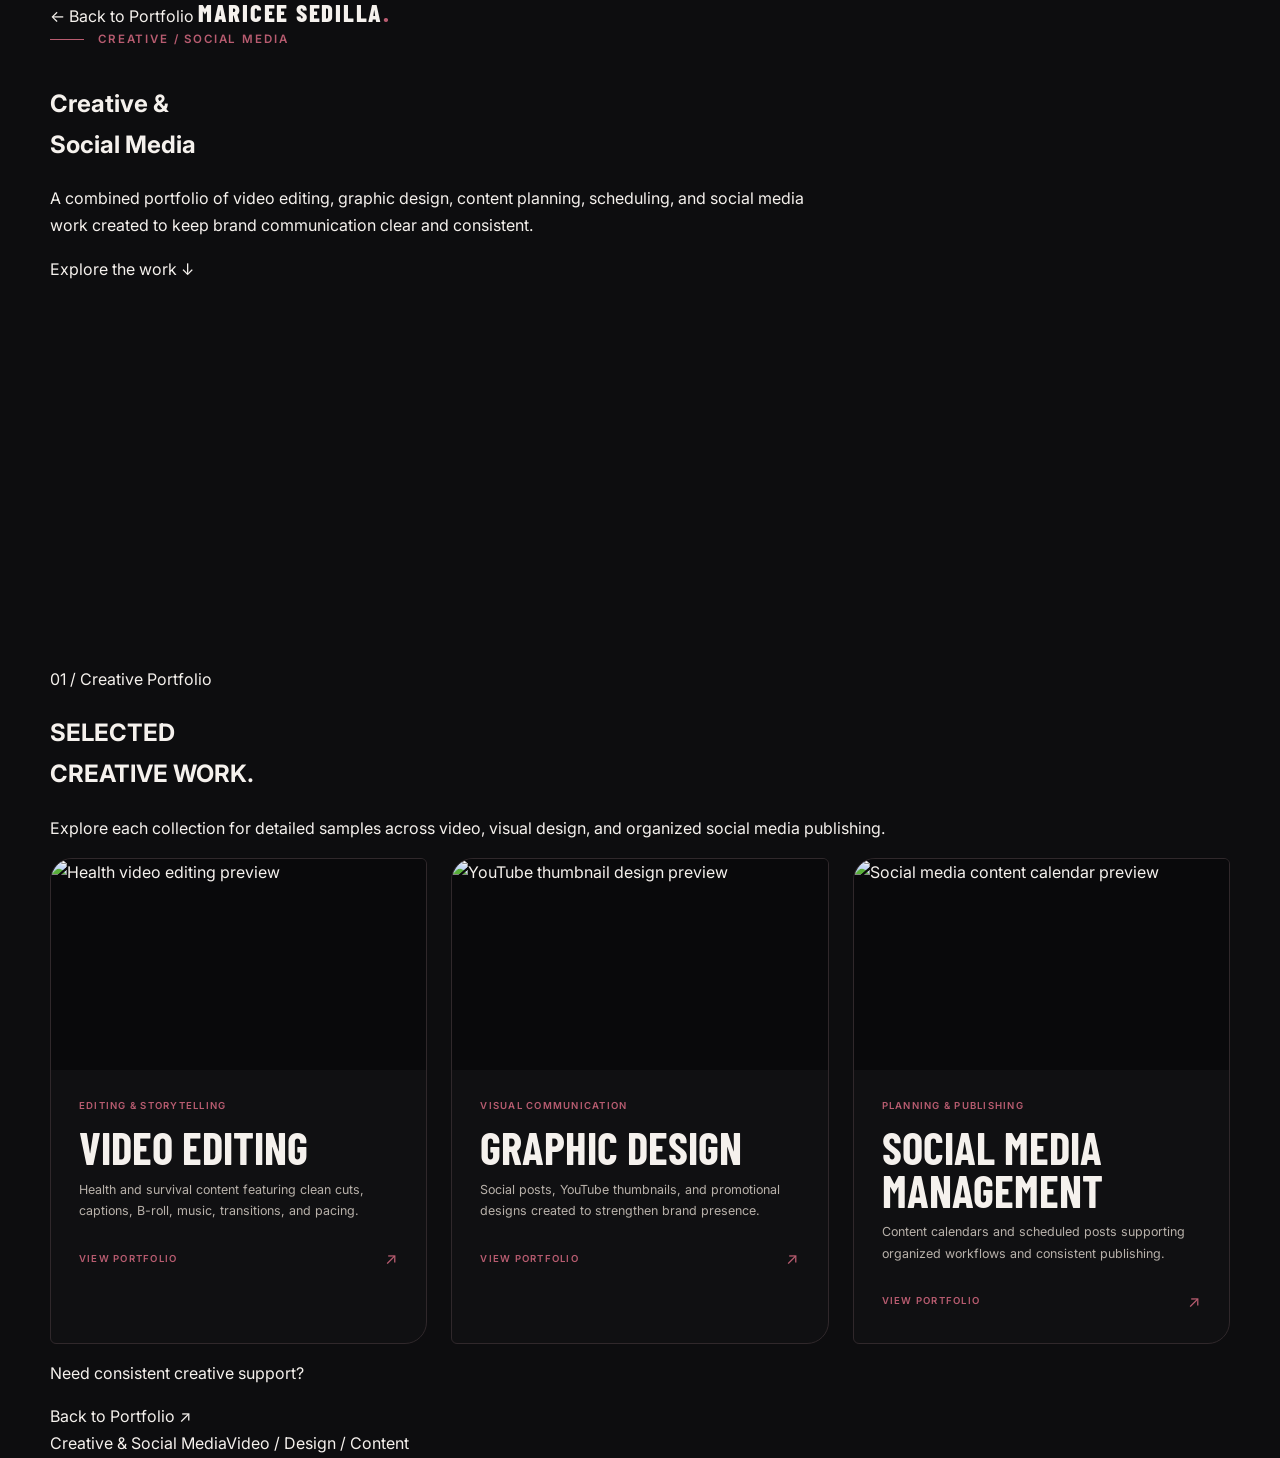
==== projects/creative.html @ 37e0533d "Update skills and featured projects layout" ====
<!DOCTYPE html>
<html lang="en">
<head>
  <meta charset="UTF-8">
  <meta name="viewport" content="width=device-width, initial-scale=1.0">
  <meta name="description" content="Creative and social media portfolio by Maricee Sedilla, featuring video editing, graphic design, content planning, and publishing.">
  <meta name="theme-color" content="#0D0D0F">
  <title>Creative &amp; Social Media — Maricee Sedilla</title>
  <link rel="preconnect" href="https://fonts.googleapis.com">
  <link rel="preconnect" href="https://fonts.gstatic.com" crossorigin>
  <link href="https://fonts.googleapis.com/css2?family=Barlow+Condensed:wght@600;700;800&family=Inter:wght@400;500;600&display=swap" rel="stylesheet">
  <link rel="stylesheet" href="../styles.css">
  <link rel="stylesheet" href="project.css">
  <link rel="stylesheet" href="hub-projects.css">
</head>
<body class="project-page hub-detail-page">
  <a class="skip-link" href="#project-content">Skip to project content</a>

  <header class="project-header">
    <div class="container project-nav">
      <a class="back-link" href="../index.html#projects"><span aria-hidden="true">←</span> Back to Portfolio</a>
      <a class="brand" href="../index.html" aria-label="Maricee Sedilla portfolio homepage">MARICEE SEDILLA<span aria-hidden="true">.</span></a>
    </div>
  </header>

  <main id="project-content">
    <section class="project-hero">
      <div class="project-glow" aria-hidden="true"></div>
      <div class="container project-hero-inner">
        <p class="eyebrow"><span>Creative / Social Media</span></p>
        <h1>Creative &amp;<br><span>Social Media</span></h1>
        <p class="project-lead hub-detail-intro">A combined portfolio of video editing, graphic design, content planning, scheduling, and social media work created to keep brand communication clear and consistent.</p>
        <a class="scroll-cue" href="#creative-projects">Explore the work <span aria-hidden="true">↓</span></a>
      </div>
    </section>

    <section class="project-section" id="creative-projects" aria-labelledby="creative-projects-title">
      <div class="container">
        <div class="project-section-heading heading-row">
          <div><p class="section-index">01 / Creative Portfolio</p><h2 id="creative-projects-title">SELECTED<br>CREATIVE WORK.</h2></div>
          <p>Explore each collection for detailed samples across video, visual design, and organized social media publishing.</p>
        </div>

        <div class="hub-detail-grid creative-hub-grid">
          <a class="hub-detail-card" href="video-editing.html" aria-label="View the Video Editing portfolio">
            <span class="hub-detail-visual"><img src="../Image/Video-Editing/Health/health-video-01.png" alt="Health video editing preview"></span>
            <div class="hub-detail-copy"><span>Editing &amp; Storytelling</span><h3>Video Editing</h3><p>Health and survival content featuring clean cuts, captions, B-roll, music, transitions, and pacing.</p><span class="hub-detail-link">View portfolio <b aria-hidden="true">↗</b></span></div>
          </a>

          <a class="hub-detail-card" href="graphic-design.html" aria-label="View the Graphic Design portfolio">
            <span class="hub-detail-visual"><img src="../Image/Graphic-Design/youtube-thumbnail-01.png" alt="YouTube thumbnail design preview"></span>
            <div class="hub-detail-copy"><span>Visual Communication</span><h3>Graphic Design</h3><p>Social posts, YouTube thumbnails, and promotional designs created to strengthen brand presence.</p><span class="hub-detail-link">View portfolio <b aria-hidden="true">↗</b></span></div>
          </a>

          <a class="hub-detail-card" href="social-media.html" aria-label="View the Social Media Management portfolio">
            <span class="hub-detail-visual"><img src="../Image/Social-Media/content-calendar-01.png" alt="Social media content calendar preview"></span>
            <div class="hub-detail-copy"><span>Planning &amp; Publishing</span><h3>Social Media Management</h3><p>Content calendars and scheduled posts supporting organized workflows and consistent publishing.</p><span class="hub-detail-link">View portfolio <b aria-hidden="true">↗</b></span></div>
          </a>
        </div>
      </div>
    </section>

    <section class="project-return"><div class="container"><p>Need consistent creative support?</p><a href="../index.html#projects">Back to Portfolio <span aria-hidden="true">↗</span></a></div></section>
  </main>

  <footer class="project-footer"><div class="container"><span>Creative &amp; Social Media</span><span>Video / Design / Content</span></div></footer>
</body>
</html>
---- styles.css ----
:root {
  --bg: #0d0d0f;
  --bg-soft: #151518;
  --maroon: #6e1f2a;
  --wine: #923447;
  --rose: #b85c70;
  --text: #f5f1ed;
  --text-soft: #b8b1aa;
  --border: #30282b;
  --heading: "Barlow Condensed", "Arial Narrow", sans-serif;
  --body: "Inter", Arial, sans-serif;
  --container: min(1180px, calc(100% - 48px));
  --header-height: 76px;
}

* { box-sizing: border-box; }

html {
  scroll-behavior: smooth;
  scroll-padding-top: var(--header-height);
}

body {
  position: relative;
  isolation: isolate;
  margin: 0;
  background: var(--bg);
  color: var(--text);
  font-family: var(--body);
  font-size: 16px;
  line-height: 1.7;
  overflow-x: hidden;
}

.ambient-background {
  position: fixed;
  z-index: -1;
  inset: 0;
  background: linear-gradient(145deg, rgba(110, 31, 42, .035), rgba(57, 31, 79, .045) 52%, transparent 80%);
  overflow: hidden;
  pointer-events: none;
}

.ambient-grid {
  position: absolute;
  inset: 0;
  background-image: linear-gradient(rgba(184, 92, 112, .035) 1px, transparent 1px), linear-gradient(90deg, rgba(184, 92, 112, .035) 1px, transparent 1px);
  background-size: 58px 58px;
  opacity: .52;
  -webkit-mask-image: linear-gradient(to bottom, rgba(0, 0, 0, .78), transparent 92%);
  mask-image: linear-gradient(to bottom, rgba(0, 0, 0, .78), transparent 92%);
}

.ambient-lines {
  position: absolute;
  inset: -18%;
  opacity: .5;
  transform: rotate(-10deg);
}

.ambient-line {
  position: absolute;
  left: -20%;
  width: 140%;
  height: 1px;
  background: linear-gradient(90deg, transparent, rgba(110, 31, 42, .12) 20%, rgba(146, 52, 71, .22) 46%, rgba(184, 92, 112, .12) 66%, transparent 92%);
  box-shadow: 0 0 10px rgba(146, 52, 71, .08);
  will-change: transform;
}

.ambient-line-one {
  top: 20%;
  animation: ambient-line-flow-one 44s ease-in-out infinite alternate;
}

.ambient-line-two {
  top: 52%;
  background: linear-gradient(90deg, transparent 5%, rgba(110, 31, 42, .08) 24%, rgba(184, 92, 112, .16) 48%, rgba(83, 43, 111, .12) 70%, transparent 94%);
  animation: ambient-line-flow-two 56s ease-in-out infinite alternate;
}

.ambient-line-three {
  top: 80%;
  background: linear-gradient(90deg, transparent 8%, rgba(83, 43, 111, .07) 25%, rgba(146, 52, 71, .18) 56%, rgba(110, 31, 42, .08) 78%, transparent 96%);
  animation: ambient-line-flow-three 66s ease-in-out infinite alternate;
}

.ambient-orb {
  position: absolute;
  width: min(46vw, 720px);
  aspect-ratio: 1;
  border-radius: 50%;
  filter: blur(90px);
  opacity: .18;
  will-change: transform;
}

.ambient-orb-one {
  top: -18%;
  left: -12%;
  background: radial-gradient(circle, rgba(146, 52, 71, .86), rgba(110, 31, 42, .32) 45%, transparent 72%);
  animation: ambient-drift-one 38s ease-in-out infinite alternate;
}

.ambient-orb-two {
  right: -18%;
  bottom: -22%;
  background: radial-gradient(circle, rgba(83, 43, 111, .7), rgba(57, 31, 79, .28) 46%, transparent 72%);
  animation: ambient-drift-two 46s ease-in-out infinite alternate;
}

.ambient-cursor-glow {
  position: absolute;
  top: var(--pointer-y, 50vh);
  left: var(--pointer-x, 50vw);
  display: none;
  width: 480px;
  aspect-ratio: 1;
  border-radius: 50%;
  background: radial-gradient(circle, rgba(184, 92, 112, .1), rgba(83, 43, 111, .035) 42%, transparent 70%);
  opacity: 0;
  transform: translate(-50%, -50%);
  transition: top .55s ease-out, left .55s ease-out, opacity .4s ease;
}

.ambient-background.has-pointer .ambient-cursor-glow { opacity: 1; }

@keyframes ambient-drift-one {
  from { transform: translate3d(-4%, -3%, 0) scale(.96); }
  to { transform: translate3d(16%, 13%, 0) scale(1.08); }
}

@keyframes ambient-drift-two {
  from { transform: translate3d(5%, 8%, 0) scale(1.02); }
  to { transform: translate3d(-17%, -12%, 0) scale(.92); }
}

@keyframes ambient-line-flow-one {
  from { transform: translate3d(-7%, -1vh, 0) scaleX(.96); }
  to { transform: translate3d(8%, 2vh, 0) scaleX(1.03); }
}

@keyframes ambient-line-flow-two {
  from { transform: translate3d(7%, 1vh, 0) scaleX(1.02); }
  to { transform: translate3d(-8%, -2vh, 0) scaleX(.97); }
}

@keyframes ambient-line-flow-three {
  from { transform: translate3d(-5%, 0, 0) scaleX(.98); }
  to { transform: translate3d(6%, -2vh, 0) scaleX(1.04); }
}

@media (hover: hover) and (pointer: fine) and (min-width: 761px) {
  .ambient-cursor-glow { display: block; }
}

body.menu-open { overflow: hidden; }

img { display: block; max-width: 100%; }
a { color: inherit; text-decoration: none; }
button { color: inherit; font: inherit; }

.container { width: var(--container); margin-inline: auto; }
.section-pad { padding: 140px 0; }
.sr-only { position: absolute; width: 1px; height: 1px; padding: 0; margin: -1px; overflow: hidden; clip: rect(0, 0, 0, 0); white-space: nowrap; border: 0; }

.skip-link {
  position: fixed;
  z-index: 999;
  top: 10px;
  left: 10px;
  padding: 10px 16px;
  background: var(--text);
  color: var(--bg);
  transform: translateY(-150%);
  transition: transform .2s ease;
}

.skip-link:focus { transform: translateY(0); }

.site-header {
  position: sticky;
  z-index: 100;
  top: 0;
  height: var(--header-height);
  border-bottom: 1px solid rgba(48, 40, 43, .75);
  background: rgba(13, 13, 15, .88);
  backdrop-filter: blur(16px);
}

.header-inner { height: 100%; display: flex; align-items: center; justify-content: space-between; gap: 28px; }
.brand { font: 800 1.55rem/1 var(--heading); letter-spacing: .07em; }
.brand span { color: var(--rose); }
.primary-nav { display: flex; align-items: center; gap: clamp(20px, 2.3vw, 38px); }
.primary-nav a { position: relative; color: var(--text-soft); font-size: .75rem; font-weight: 600; letter-spacing: .1em; text-transform: uppercase; transition: color .2s ease; }
.primary-nav a::after { position: absolute; right: 0; bottom: -8px; left: 0; height: 1px; background: var(--rose); content: ""; transform: scaleX(0); transform-origin: left; transition: transform .2s ease; }
.primary-nav a:hover, .primary-nav a.active { color: var(--text); }
.primary-nav a:hover::after, .primary-nav a.active::after { transform: scaleX(1); }
.header-cta { padding: 10px 0 7px; border-bottom: 1px solid var(--rose); font-size: .78rem; font-weight: 600; letter-spacing: .05em; text-transform: uppercase; }
.menu-toggle { display: none; width: 42px; height: 42px; padding: 11px 8px; border: 0; background: transparent; cursor: pointer; }
.menu-toggle > span:not(.sr-only) { display: block; width: 26px; height: 1px; margin: 6px 0; background: var(--text); transition: transform .2s ease; }

.eyebrow { display: flex; align-items: center; gap: 14px; margin: 0 0 34px; color: var(--rose); font-size: .72rem; font-weight: 600; letter-spacing: .16em; text-transform: uppercase; }
.eyebrow::before { width: 34px; height: 1px; background: var(--rose); content: ""; }

.hero { position: relative; min-height: calc(100vh - var(--header-height)); padding-top: 90px; padding-bottom: clamp(64px, 7vw, 90px); overflow: hidden; }
.hero-orb { position: absolute; top: 14%; right: -8vw; width: clamp(270px, 34vw, 540px); aspect-ratio: 1; border-radius: 50%; background: radial-gradient(circle at 35% 35%, var(--wine), var(--maroon) 45%, #321116 75%); opacity: .78; filter: saturate(.75); }
.hero-orb::after { position: absolute; inset: 12%; border: 1px solid rgba(245, 241, 237, .12); border-radius: inherit; content: ""; }
.hero-grid { position: relative; display: grid; grid-template-columns: minmax(0, 1.65fr) minmax(270px, .65fr); align-items: center; gap: clamp(42px, 6vw, 90px); }
.hero-copy h1 { position: relative; z-index: 2; margin: 0; font: 800 clamp(4.4rem, 9.2vw, 8.7rem)/.77 var(--heading); letter-spacing: -.035em; text-transform: uppercase; }
.hero-copy h1 span { display: block; }
.hero-copy .accent-text { color: var(--rose); }
.hero-intro { display: grid; grid-template-columns: minmax(260px, 450px) auto; align-items: end; gap: 42px; margin-top: 48px; }
.hero-intro p { margin: 0; color: var(--text-soft); font-size: 1rem; }
.button-row { display: flex; flex-wrap: wrap; gap: 12px; }
.button { display: inline-flex; min-height: 50px; align-items: center; justify-content: center; gap: 18px; padding: 12px 20px; border: 1px solid var(--border); font-size: .72rem; font-weight: 600; letter-spacing: .08em; text-transform: uppercase; transition: color .2s ease, background .2s ease, border-color .2s ease, transform .2s ease; }
.button:hover { transform: translateY(-2px); }
.button-primary { border-color: var(--wine); background: var(--wine); color: var(--text); }
.button-primary:hover { border-color: var(--rose); background: var(--rose); }
.button-secondary { background: transparent; }
.button-secondary:hover { border-color: var(--rose); color: var(--rose); }
.hero-portrait-wrap { position: relative; align-self: end; padding-top: 48px; }
.portrait-frame { position: relative; aspect-ratio: 3 / 4; min-height: 510px; border: 1px solid rgba(146, 52, 71, .58); border-radius: clamp(58px, 7vw, 96px) 18px clamp(46px, 6vw, 78px) 28px; background: var(--bg-soft); box-shadow: 0 30px 70px rgba(0, 0, 0, .38), 0 0 42px rgba(110, 31, 42, .14); overflow: hidden; }
.portrait-frame::after { position: absolute; z-index: 1; inset: 0; background: linear-gradient(to bottom, rgba(110, 31, 42, .055) 0%, rgba(110, 31, 42, .035) 56%, rgba(13, 13, 15, .22) 74%, rgba(13, 13, 15, .9) 100%); content: ""; pointer-events: none; }
.portrait-image { position: absolute; inset: 0; width: 100%; height: 100%; object-fit: cover; object-position: 57% 38%; filter: brightness(1.02) contrast(1.015) saturate(.98); }
.portrait-image.is-missing { display: none; }
.portrait-label { position: absolute; z-index: 2; right: 0; bottom: 0; left: 0; padding: 13px 16px; border-top: 1px solid var(--border); background: rgba(13, 13, 15, .72); font-size: .6rem; letter-spacing: .1em; text-align: center; text-transform: uppercase; }
.section-heading h2 { margin: 0; font: 800 clamp(3.4rem, 6.4vw, 6.5rem)/.86 var(--heading); letter-spacing: -.025em; text-transform: uppercase; }
.outline-text { color: transparent; -webkit-text-stroke: 1px var(--text-soft); }
.split-layout { display: grid; grid-template-columns: 1.1fr .9fr; gap: clamp(60px, 10vw, 150px); }
.about { border-top: 1px solid var(--border); background: var(--bg-soft); }
.about-copy { align-self: end; padding-bottom: 8px; }
.about-copy p { margin: 0 0 24px; color: var(--text-soft); }
.about-copy .lead { color: var(--text); font-size: clamp(1.25rem, 2.1vw, 1.65rem); line-height: 1.5; }
.text-link { display: inline-flex; gap: 20px; margin-top: 24px; padding-bottom: 8px; border-bottom: 1px solid var(--rose); font-size: .72rem; font-weight: 600; letter-spacing: .1em; text-transform: uppercase; }

.section-heading-row { display: flex; align-items: flex-end; justify-content: space-between; gap: 50px; margin-bottom: 70px; }
.section-heading-row > p { width: min(100%, 340px); margin: 0; color: var(--text-soft); }
.services { padding: 64px 0; background: rgba(13, 13, 15, .93); }
.services .section-heading-row { margin-bottom: 34px; }
.services .section-heading h2 { font-size: clamp(2.7rem, 4.7vw, 4.5rem); }
.services .eyebrow { margin-bottom: 22px; }
.services .section-heading-row > p { max-width: 310px; font-size: .86rem; }
.service-list { display: grid; grid-template-columns: repeat(2, minmax(0, 1fr)); border-top: 1px solid var(--border); border-left: 1px solid var(--border); }
.service-item { display: grid; min-height: 160px; grid-template-columns: 34px minmax(0, 1fr); align-items: start; gap: 18px; margin: 0; padding: 26px; border-right: 1px solid var(--border); border-bottom: 1px solid var(--border); }
.service-number { color: var(--rose); font-size: .65rem; letter-spacing: .12em; }
.service-item h3 { margin: -5px 0 10px; font: 700 clamp(1.65rem, 2.2vw, 2.15rem)/1 var(--heading); text-transform: uppercase; }
.service-item p { max-width: 470px; margin: 0; color: var(--text-soft); font-size: .78rem; line-height: 1.6; }

.projects { padding: 160px 0; border-top: 1px solid var(--border); background: rgba(21, 21, 24, .93); overflow: hidden; }
.projects .section-heading-row { margin-bottom: 72px; }
.project-node { position: relative; z-index: 2; display: flex; width: min(100%, 380px); min-height: 330px; flex-direction: column; padding: 14px; border: 1px solid rgba(245, 241, 237, .12); border-radius: 24px 7px 24px 7px; background: rgba(13, 13, 15, .86); color: var(--text); box-shadow: 0 18px 44px rgba(0, 0, 0, .22); overflow: hidden; transition: border-color .38s ease, background .38s ease, box-shadow .38s ease, transform .38s ease; }
.project-node:hover,
.project-node:focus-visible { border-color: rgba(184, 92, 112, .72); background: rgba(24, 17, 20, .94); box-shadow: 0 24px 60px rgba(0, 0, 0, .32), 0 0 32px rgba(146, 52, 71, .16); transform: translateY(-7px) scale(1.012); }
.project-node-visual { position: relative; aspect-ratio: 16 / 9; border: 1px solid rgba(245, 241, 237, .09); border-radius: 15px 4px 15px 4px; background: #09090b; overflow: hidden; }
.project-node-slide { position: absolute; inset: 0; display: block; opacity: 0; visibility: hidden; transition: opacity .8s ease, visibility .8s ease; }
.project-node-slide.is-active { opacity: 1; visibility: visible; }
.project-node-slide > img { width: 100%; height: 100%; object-fit: cover; object-position: top center; transform: scale(1.01); transition: transform 4s ease; }
.project-node-slide.is-active > img { transform: scale(1.035); }
.project-node-ghl .project-node-slide > img { object-fit: contain; background: #09090b; }
.project-node-visual::after { position: absolute; z-index: 2; inset: 0; background: linear-gradient(to top, rgba(7, 7, 9, .5), transparent 52%); content: ""; pointer-events: none; }
.project-node-dots { position: absolute; z-index: 3; right: 12px; bottom: 10px; display: flex; gap: 5px; }
.project-node-dots i { width: 5px; height: 5px; border-radius: 99px; background: rgba(245, 241, 237, .34); transition: width .3s ease, background .3s ease; }
.project-node-dots i.is-active { width: 15px; background: var(--rose); }
.project-node-copy { display: grid; flex: 1; grid-template-columns: 1fr auto; align-content: end; gap: 7px 14px; padding: 20px 6px 6px; }
.project-node-copy strong { grid-column: 1 / -1; font: 700 clamp(1.65rem, 2.3vw, 2.15rem)/.94 var(--heading); letter-spacing: -.01em; text-transform: uppercase; }
.project-node-copy small { color: var(--text-soft); font-size: .62rem; line-height: 1.45; }
.project-node-copy b { align-self: end; color: var(--rose); font-size: .56rem; font-weight: 600; letter-spacing: .08em; text-transform: uppercase; }
.zapier-node-slide { padding: 20px; background: radial-gradient(circle at 12% 15%, rgba(255, 79, 0, .13), transparent 36%), #0d0d10; }
.zapier-node-brand { display: flex; align-items: center; justify-content: space-between; gap: 12px; }
.zapier-node-brand img { width: 96px; height: 30px; object-fit: contain; }
.zapier-node-brand small { color: var(--text-soft); font-size: .5rem; letter-spacing: .08em; text-align: right; text-transform: uppercase; }
.zapier-node-flow { display: flex; align-items: center; gap: 6px; margin-top: 24px; }
.zapier-node-flow i { display: grid; min-height: 42px; flex: 1; place-items: center; padding: 7px; border: 1px solid rgba(245, 241, 237, .13); border-radius: 7px; background: rgba(245, 241, 237, .05); color: var(--text); font-size: .5rem; font-style: normal; text-transform: uppercase; }
.zapier-node-flow b { width: 12px; height: 1px; flex: none; background: rgba(255, 79, 0, .65); }
.project-card-grid { display: grid; grid-template-columns: repeat(3, minmax(0, 1fr)); align-items: stretch; gap: 26px; }
.project-card-grid .project-node { grid-area: auto; width: 100%; min-height: 610px; justify-self: stretch; padding: 16px; border-color: rgba(184, 92, 112, .25); border-radius: 24px 7px 24px 7px; background: linear-gradient(155deg, rgba(33, 25, 29, .72), rgba(13, 13, 15, .94) 48%); box-shadow: inset 0 1px 0 rgba(245, 241, 237, .035), 0 20px 50px rgba(0, 0, 0, .22); }
.project-card-grid .project-node-visual { aspect-ratio: 4 / 3; border-color: rgba(184, 92, 112, .2); border-radius: 17px 5px 17px 5px; }
.project-card-grid .project-node-copy { grid-template-columns: minmax(0, 1fr); grid-template-rows: auto auto auto 1fr; align-content: start; gap: 0; padding: 26px 8px 8px; }
.project-node-category { margin-bottom: 14px; color: var(--rose); font-size: .58rem; font-weight: 600; letter-spacing: .14em; text-transform: uppercase; }
.project-card-grid .project-node-copy strong { margin-bottom: 16px; font-size: clamp(2.25rem, 3vw, 3.25rem); line-height: .88; }
.project-card-grid .project-node-copy small { color: rgba(245, 241, 237, .64); font-size: .65rem; font-weight: 500; letter-spacing: .035em; line-height: 1.55; text-transform: uppercase; }
.project-card-grid .project-node-copy > b { display: flex; align-self: end; align-items: center; justify-content: space-between; margin-top: 24px; padding-top: 18px; border-top: 1px solid rgba(245, 241, 237, .12); color: var(--text-soft); font-size: .6rem; transition: color .3s ease, border-color .3s ease; }
.project-card-grid .project-node-copy > b i { color: var(--rose); font-size: 1rem; font-style: normal; transition: transform .3s ease; }
.project-card-grid .project-node:hover,
.project-card-grid .project-node:focus-visible { border-color: rgba(184, 92, 112, .78); box-shadow: inset 0 1px 0 rgba(245, 241, 237, .05), 0 28px 70px rgba(0, 0, 0, .34), 0 0 34px rgba(146, 52, 71, .17); transform: translateY(-8px); }
.project-card-grid .project-node:hover .project-node-slide.is-active > img,
.project-card-grid .project-node:focus-visible .project-node-slide.is-active > img { transform: scale(1.065); }
.project-card-grid .project-node:hover .project-node-copy > b,
.project-card-grid .project-node:focus-visible .project-node-copy > b { border-color: rgba(184, 92, 112, .5); color: #fffdfa; }
.project-card-grid .project-node:hover .project-node-copy > b i,
.project-card-grid .project-node:focus-visible .project-node-copy > b i { transform: translate(3px, -3px); }
.ghl-concept-slide { flex-direction: column; align-items: center; justify-content: center; background: radial-gradient(circle at 50% 38%, rgba(146, 52, 71, .24), transparent 38%), linear-gradient(145deg, #27171c, #09090b 72%); text-align: center; }
.ghl-concept-slide.is-active { display: flex; }
.ghl-concept-slide span { position: relative; z-index: 1; color: var(--text); font: 800 clamp(2.6rem, 4vw, 4rem)/.9 var(--heading); letter-spacing: -.02em; text-transform: uppercase; }
.ghl-concept-slide small { position: relative; z-index: 1; margin-top: 12px; color: var(--rose); font-size: .58rem; letter-spacing: .13em; text-transform: uppercase; }
.ghl-concept-slide > i { position: absolute; width: 58%; aspect-ratio: 1; border: 1px solid rgba(245, 241, 237, .1); border-radius: 50%; box-shadow: 0 0 34px rgba(146, 52, 71, .09); }

.skills { overflow: hidden; border-top: 1px solid var(--border); background: rgba(13, 13, 15, .93); }
.skills-heading { align-items: flex-start; }
.skills .section-heading-row { margin-bottom: 54px; }
.skills-heading-title { flex: 0 1 440px; }
.skills-core { flex: 1 1 590px; max-width: 620px; }
.core-skills-label { margin: 0 0 14px; color: var(--rose); font-size: .62rem; font-weight: 600; letter-spacing: .14em; text-transform: uppercase; }
.core-skills-list { display: flex; flex-wrap: wrap; gap: 9px; margin: 0; padding: 0; list-style: none; }
.core-skills-list li { padding: 9px 13px; border: 1px solid var(--border); border-radius: 999px; background: var(--bg-soft); color: var(--text); font-size: .68rem; font-weight: 500; line-height: 1.35; white-space: nowrap; transition: border-color .2s ease, background .2s ease, color .2s ease, box-shadow .2s ease; }
.core-skills-list li:hover { border-color: rgba(184, 92, 112, .66); background: rgba(146, 52, 71, .14); color: var(--rose); box-shadow: 0 0 20px rgba(146, 52, 71, .11); }
.skills-subheading { margin: 0 0 18px; color: var(--rose); font-size: .66rem; font-weight: 600; letter-spacing: .15em; text-transform: uppercase; }
.primary-automation-stack { margin-bottom: 58px; }
.primary-stack-showcase { display: grid; grid-template-columns: repeat(3, minmax(0, 1fr)); border-top: 1px solid var(--border); border-bottom: 1px solid var(--border); background: rgba(13, 13, 15, .28); }
.primary-tool-item { --tool-glow: rgba(245, 241, 237, .11); --logo-glow: rgba(245, 241, 237, .2); position: relative; isolation: isolate; display: flex; min-width: 0; min-height: 310px; flex-direction: column; align-items: center; justify-content: center; padding: 34px 24px; text-align: center; overflow: hidden; }
.primary-tool-item::before { position: absolute; z-index: -1; inset: 8%; border-radius: 50%; background: radial-gradient(circle at 50% 46%, var(--tool-glow), transparent 67%); content: ""; opacity: 0; transform: scale(.88); transition: opacity .36s ease, transform .36s ease; pointer-events: none; }
.primary-tool-zapier { --tool-glow: rgba(255, 79, 0, .14); --logo-glow: rgba(255, 79, 0, .3); }
.primary-tool-make { --tool-glow: rgba(176, 45, 233, .14); --logo-glow: rgba(137, 31, 204, .3); }
.primary-tool-logo { display: flex; width: 142px; height: 142px; flex: none; align-items: center; justify-content: center; margin: 0 auto 24px; padding: 23px; border: 1px solid rgba(184, 92, 112, .28); border-radius: 50%; background: rgba(245, 241, 237, .92); box-shadow: 0 0 24px rgba(146, 52, 71, .08); overflow: hidden; transition: border-color .36s ease, box-shadow .36s ease, transform .36s ease, filter .36s ease; }
.primary-tool-logo img { width: 96px; height: 96px; max-width: 96px; max-height: 96px; object-fit: contain; }
.primary-tool-item h3 { margin: 0; color: var(--text); font-family: var(--heading); font-size: 2rem; font-weight: 700; line-height: 1; letter-spacing: .035em; text-transform: uppercase; transition: color .36s ease, text-shadow .36s ease; }
.primary-tool-item > p { margin: 9px 0 0; color: var(--text-soft); font-size: .72rem; font-weight: 500; letter-spacing: .08em; text-transform: uppercase; }
.primary-tool-item:hover::before,
.primary-tool-item:focus::before,
.primary-tool-item:active::before { opacity: 1; transform: scale(1); }
.primary-tool-item:hover .primary-tool-logo,
.primary-tool-item:focus .primary-tool-logo,
.primary-tool-item:active .primary-tool-logo { border-color: rgba(184, 92, 112, .48); box-shadow: 0 0 38px var(--logo-glow); filter: brightness(1.03); transform: scale(1.055); }
.primary-tool-item:hover h3,
.primary-tool-item:focus h3,
.primary-tool-item:active h3 { color: #fffdfa; text-shadow: 0 0 20px var(--logo-glow); }
.other-tools-heading { margin-bottom: 14px; }
.tools-marquee { min-width: 0; overflow: hidden; padding: 10px 0; border-top: 1px solid var(--border); border-bottom: 1px solid var(--border); -webkit-mask-image: linear-gradient(to right, transparent, #000 5%, #000 95%, transparent); mask-image: linear-gradient(to right, transparent, #000 5%, #000 95%, transparent); }
.tool-marquee-row { overflow: hidden; }
.tool-marquee-row + .tool-marquee-row { margin-top: 12px; }
.tool-marquee-track { display: flex; width: max-content; will-change: transform; }
.tools-marquee.is-ready .tool-marquee-track { animation: tool-marquee-left 48s linear infinite; }
.tools-marquee.is-ready .tool-marquee-row-reverse .tool-marquee-track { animation-name: tool-marquee-right; animation-duration: 54s; }
.tools-marquee:hover .tool-marquee-track { animation-play-state: paused; }
.tool-marquee-group { display: flex; flex: none; gap: 12px; margin: 0; padding: 0 12px 0 0; list-style: none; }
.tool-marquee-group li { display: inline-flex; min-height: 58px; align-items: center; gap: 11px; padding: 0 18px; border: 1px solid var(--border); border-radius: 999px; background: var(--bg-soft); color: var(--text); font-size: .78rem; font-weight: 600; white-space: nowrap; transition: border-color .25s ease, background .25s ease, box-shadow .25s ease, color .25s ease, transform .25s ease; }
.tool-marquee-group li:hover { border-color: rgba(184, 92, 112, .72); background: rgba(146, 52, 71, .12); box-shadow: 0 0 28px rgba(146, 52, 71, .2); color: var(--rose); transform: translateY(-1px); }
.tool-marquee-group img { width: 23px; height: 23px; flex: none; object-fit: contain; }
.tool-marquee-group img.tool-icon-on-light { padding: 3px; border-radius: 6px; background: #fff; }
@keyframes tool-marquee-left { to { transform: translate3d(-50%, 0, 0); } }
@keyframes tool-marquee-right { from { transform: translate3d(-50%, 0, 0); } to { transform: translate3d(0, 0, 0); } }

.contact { position: relative; border-top: 1px solid var(--border); background: rgba(21, 21, 24, .93); overflow: hidden; }
.contact-orb { position: absolute; right: -130px; bottom: -220px; width: 560px; aspect-ratio: 1; border-radius: 50%; background: radial-gradient(circle at 35% 35%, rgba(146, 52, 71, .7), rgba(110, 31, 42, .25) 55%, transparent 70%); }
.contact-inner { position: relative; }
.contact h2 { max-width: 970px; margin: 0 0 38px; font: 800 clamp(4rem, 9.2vw, 9rem)/.78 var(--heading); letter-spacing: -.03em; text-transform: uppercase; }
.contact h2 span { color: var(--rose); }
.contact-inner > p:not(.eyebrow) { max-width: 550px; margin: 0 0 58px; color: var(--text-soft); font-size: 1.1rem; }
.contact-links { display: grid; grid-template-columns: repeat(4, 1fr); border-top: 1px solid var(--border); border-left: 1px solid var(--border); }
.contact-links a { display: grid; min-height: 150px; grid-template-columns: 1fr auto; align-content: space-between; gap: 4px; padding: 24px; border-right: 1px solid var(--border); border-bottom: 1px solid var(--border); cursor: pointer; transition: background .2s ease, border-color .2s ease; }
.contact-links a:hover { border-color: rgba(184, 92, 112, .55); background: rgba(146, 52, 71, .14); }
.contact-links span { grid-column: 1 / -1; color: var(--text-soft); font-size: .62rem; letter-spacing: .12em; text-transform: uppercase; }
.contact-links strong { align-self: end; font: 600 1.1rem/1.2 var(--heading); text-transform: uppercase; }
.contact-links .contact-email-address { text-transform: none; }
.contact-links b { align-self: end; color: var(--rose); font-weight: 400; transition: transform .2s ease; }
.contact-links a:hover b { transform: translate(3px, -3px); }

.site-footer { padding: 50px 0; border-top: 1px solid var(--border); background: rgba(13, 13, 15, .95); }
.footer-inner { display: grid; grid-template-columns: auto 1fr auto; align-items: center; gap: 40px; }
.footer-inner p { margin: 0; color: var(--text-soft); font-size: .65rem; letter-spacing: .08em; text-align: center; text-transform: uppercase; }
.back-to-top { font-size: .68rem; font-weight: 600; letter-spacing: .08em; text-transform: uppercase; }
.footer-inner small { grid-column: 1 / -1; padding-top: 28px; border-top: 1px solid var(--border); color: var(--text-soft); font-size: .62rem; text-align: center; }

:focus-visible { outline: 2px solid var(--rose); outline-offset: 4px; }
@media (prefers-reduced-motion: reduce) { html { scroll-behavior: auto; } *, *::before, *::after { scroll-behavior: auto !important; transition-duration: .01ms !important; } }

@media (max-width: 1024px) {
  .section-pad { padding: 110px 0; }
  .projects { padding: 130px 0; }
  .services { padding: 64px 0; }
  .header-cta { display: none; }
  .hero-grid { grid-template-columns: minmax(0, 1.45fr) minmax(240px, .55fr); gap: 32px; }
  .hero-copy h1 { font-size: clamp(4rem, 9.6vw, 7rem); }
  .hero-intro { grid-template-columns: 1fr; gap: 28px; }
  .portrait-frame { min-height: 430px; }
  .split-layout { grid-template-columns: 1fr; gap: 60px; }
  .about-copy { max-width: 700px; }
  .project-card-grid { grid-template-columns: repeat(2, minmax(0, 1fr)); gap: 24px; }
  .project-card-grid .project-node { min-height: 590px; }
  .project-card-grid .project-node:last-child { grid-column: 1 / -1; width: calc(50% - 12px); justify-self: center; }
  .primary-tool-item { min-height: 286px; padding: 28px 18px; }
  .primary-tool-logo { width: 126px; height: 126px; padding: 19px; }
  .primary-tool-logo img { width: 88px; height: 88px; max-width: 88px; max-height: 88px; }
  .contact-links { grid-template-columns: 1fr 1fr; }
}

@media (max-width: 760px) {
  :root { --container: min(100% - 32px, 620px); --header-height: 68px; }
  .ambient-grid { background-size: 44px 44px; opacity: .34; }
  .ambient-lines { inset: -12% -55%; opacity: .3; transform: rotate(-14deg); }
  .ambient-line { left: -35%; width: 170%; }
  .ambient-line-one { animation-duration: 62s; }
  .ambient-line-two { animation-duration: 76s; }
  .ambient-line-three { display: none; }
  .ambient-orb { width: 82vw; filter: blur(76px); opacity: .13; }
  .ambient-orb-one { top: 4%; left: -38%; animation-duration: 52s; }
  .ambient-orb-two { display: none; }
  .section-pad { padding: 86px 0; }
  .menu-toggle { display: block; z-index: 2; margin-left: auto; }
  .menu-toggle[aria-expanded="true"] > span:nth-of-type(2) { transform: translateY(3.5px) rotate(45deg); }
  .menu-toggle[aria-expanded="true"] > span:nth-of-type(3) { transform: translateY(-3.5px) rotate(-45deg); }
  .primary-nav { position: fixed; inset: var(--header-height) 0 auto; display: grid; padding: 18px 24px 28px; border-bottom: 1px solid var(--border); background: rgba(13, 13, 15, .98); opacity: 0; pointer-events: none; transform: translateY(-12px); transition: opacity .2s ease, transform .2s ease; }
  .primary-nav.is-open { opacity: 1; pointer-events: auto; transform: translateY(0); }
  .primary-nav a { padding: 12px 0; font: 700 1.7rem/1 var(--heading); }
  .hero { padding-top: 66px; }
  .hero-grid { grid-template-columns: 1fr; }
  .hero-copy h1 { font-size: clamp(3.85rem, 18vw, 6rem); }
  .hero-intro { margin-top: 34px; }
  .hero-portrait-wrap { width: min(88%, 380px); justify-self: end; padding-top: 20px; }
  .portrait-frame { min-height: 0; }
  .hero-orb { top: 44%; right: -35vw; width: 80vw; }
  .section-heading-row { display: block; margin-bottom: 48px; }
  .section-heading-row > p { margin-top: 24px; }
  .section-heading h2 { font-size: clamp(3.2rem, 15vw, 5rem); }
  .projects { padding: 100px 0; }
  .projects .section-heading-row { margin-bottom: 58px; }
  .services { padding: 56px 0; }
  .services .section-heading-row { margin-bottom: 30px; }
  .service-list { grid-template-columns: 1fr; }
  .service-item { min-height: 0; grid-template-columns: 30px minmax(0, 1fr); gap: 14px; padding: 24px 18px; }
  .project-card-grid { grid-template-columns: minmax(0, 1fr); gap: 20px; }
  .project-card-grid .project-node,
  .project-card-grid .project-node:last-child { grid-column: auto; width: 100%; min-height: 560px; }
  .project-card-grid .project-node-copy strong { font-size: clamp(2.25rem, 11vw, 3.25rem); }
  .tools-marquee { width: 100%; }
  .skills .section-heading-row { margin-bottom: 38px; }
  .skills-core { max-width: none; margin-top: 28px; }
  .core-skills-list { gap: 8px; }
  .core-skills-list li { padding: 8px 12px; font-size: .66rem; white-space: normal; }
  .primary-automation-stack { margin-bottom: 46px; }
  .primary-stack-showcase { grid-template-columns: 1fr; }
  .primary-tool-item { min-height: 250px; padding: 26px 20px; }
  .primary-tool-logo { width: 120px; height: 120px; margin-bottom: 20px; padding: 18px; }
  .primary-tool-logo img { width: 84px; height: 84px; max-width: 84px; max-height: 84px; }
  .primary-tool-item h3 { font-size: 1.85rem; }
  .tool-marquee-group li { min-height: 52px; padding: 0 15px; font-size: .72rem; }
  .tool-marquee-group img { width: 21px; height: 21px; }
  .contact h2 { font-size: clamp(3.6rem, 16vw, 6rem); }
  .contact-links { grid-template-columns: 1fr; }
  .contact-links a { min-height: 120px; }
  .footer-inner { grid-template-columns: 1fr auto; }
  .footer-inner p { display: none; }
}

@media (max-width: 420px) {
  .button-row { display: grid; }
  .button { width: 100%; }
  .hero-portrait-wrap { width: 100%; }
}

@media (prefers-reduced-motion: reduce) {
  .ambient-line { animation: none; transform: none; }
  .ambient-orb { animation: none; transform: none; }
  .ambient-cursor-glow { display: none; }
  .project-node,
  .project-node-slide,
  .project-node-slide > img,
  .project-node-dots i { transition: none; }
  .project-node:hover,
  .project-node:focus-visible,
  .project-node-slide.is-active > img { transform: none; }
  .tools-marquee.is-ready .tool-marquee-track { animation: none; transform: none; }
  .tools-marquee { overflow: visible; -webkit-mask-image: none; mask-image: none; }
  .tool-marquee-row { overflow: visible; }
  .tool-marquee-track { width: 100%; }
  .tool-marquee-group { width: 100%; flex-wrap: wrap; justify-content: center; padding-right: 0; }
  .tool-marquee-group[aria-hidden="true"] { display: none; }
}
---- projects/hub-projects.css ----
.hub-detail-page .project-hero {
  min-height: 620px;
}

.hub-detail-page .project-glow {
  opacity: .75;
}

.hub-detail-intro {
  max-width: 760px;
}

.hub-detail-grid {
  display: grid;
  grid-template-columns: repeat(2, minmax(0, 1fr));
  gap: 24px;
}

.hub-detail-card {
  margin: 0;
  border: 1px solid var(--border);
  border-radius: 22px 6px 22px 6px;
  background: #101012;
  overflow: hidden;
  transition: border-color .3s ease, box-shadow .3s ease, transform .3s ease;
}

.hub-detail-card:hover {
  border-color: rgba(184, 92, 112, .68);
  box-shadow: 0 24px 62px rgba(0, 0, 0, .28), 0 0 30px rgba(146, 52, 71, .1);
  transform: translateY(-4px);
}

.hub-detail-visual {
  position: relative;
  display: block;
  aspect-ratio: 16 / 9;
  background: #09090b;
  overflow: hidden;
}

.hub-detail-visual img {
  width: 100%;
  height: 100%;
  object-fit: cover;
  transition: transform .4s ease, opacity .3s ease;
}

.hub-detail-card:hover .hub-detail-visual img {
  opacity: .88;
  transform: scale(1.025);
}

.hub-detail-copy {
  display: flex;
  min-height: 190px;
  flex-direction: column;
  padding: 28px;
}

.hub-detail-copy > span {
  color: var(--rose);
  font-size: .6rem;
  font-weight: 600;
  letter-spacing: .13em;
  text-transform: uppercase;
}

.hub-detail-copy h2,
.hub-detail-copy h3 {
  margin: 12px 0 10px;
  font: 700 clamp(2rem, 3.5vw, 3rem)/.95 var(--heading);
  text-transform: uppercase;
}

.hub-detail-copy p {
  margin: 0;
  color: var(--text-soft);
  font-size: .78rem;
}

.hub-detail-link {
  display: flex;
  align-items: center;
  justify-content: space-between;
  margin-top: auto;
  padding-top: 24px;
  color: var(--text);
  font-size: .62rem;
  font-weight: 600;
  letter-spacing: .1em;
  text-transform: uppercase;
}

.hub-detail-link b {
  color: var(--rose);
  font-size: 1rem;
  font-weight: 400;
}

.automation-detail-card {
  padding: 14px;
}

.automation-detail-visual {
  display: flex;
  min-height: 280px;
  flex-direction: column;
  justify-content: center;
  padding: clamp(24px, 4vw, 42px);
  border: 1px solid rgba(245, 241, 237, .08);
  border-radius: 14px 4px 14px 4px;
  background: radial-gradient(circle at 12% 15%, rgba(255, 79, 0, .14), transparent 36%), #0b0b0d;
}

.automation-detail-brand {
  display: flex;
  align-items: center;
  justify-content: space-between;
  gap: 20px;
  margin-bottom: 44px;
}

.automation-detail-brand img {
  width: 150px;
  height: 42px;
  object-fit: contain;
}

.automation-detail-brand span {
  color: var(--text-soft);
  font-size: .58rem;
  letter-spacing: .13em;
  text-transform: uppercase;
}

.automation-detail-flow {
  display: flex;
  align-items: center;
  gap: 10px;
}

.automation-detail-flow span {
  display: grid;
  min-height: 72px;
  flex: 1;
  place-items: center;
  padding: 12px;
  border: 1px solid rgba(245, 241, 237, .13);
  border-radius: 10px;
  background: rgba(245, 241, 237, .045);
  color: var(--text);
  font-size: .64rem;
  line-height: 1.35;
  text-align: center;
}

.automation-detail-flow i {
  width: 24px;
  height: 1px;
  flex: none;
  background: rgba(255, 79, 0, .68);
}

.creative-hub-grid {
  grid-template-columns: repeat(3, minmax(0, 1fr));
}

.creative-hub-grid .hub-detail-copy {
  min-height: 220px;
}

@media (max-width: 900px) {
  .creative-hub-grid {
    grid-template-columns: minmax(0, 1fr);
  }

  .creative-hub-grid .hub-detail-card {
    display: grid;
    grid-template-columns: minmax(260px, .8fr) 1fr;
  }
}

@media (max-width: 700px) {
  .hub-detail-grid,
  .creative-hub-grid {
    grid-template-columns: minmax(0, 1fr);
  }

  .creative-hub-grid .hub-detail-card {
    display: block;
  }

  .hub-detail-card:hover {
    transform: none;
  }

  .automation-detail-visual {
    min-height: 240px;
    padding: 24px 18px;
  }

  .automation-detail-brand {
    margin-bottom: 30px;
  }

  .automation-detail-brand img {
    width: 110px;
  }

  .automation-detail-flow {
    gap: 5px;
  }

  .automation-detail-flow span {
    min-height: 58px;
    padding: 7px;
    font-size: .52rem;
  }

  .automation-detail-flow i {
    width: 10px;
  }
}

@media (prefers-reduced-motion: reduce) {
  .hub-detail-card,
  .hub-detail-visual img {
    transition: none;
  }
}
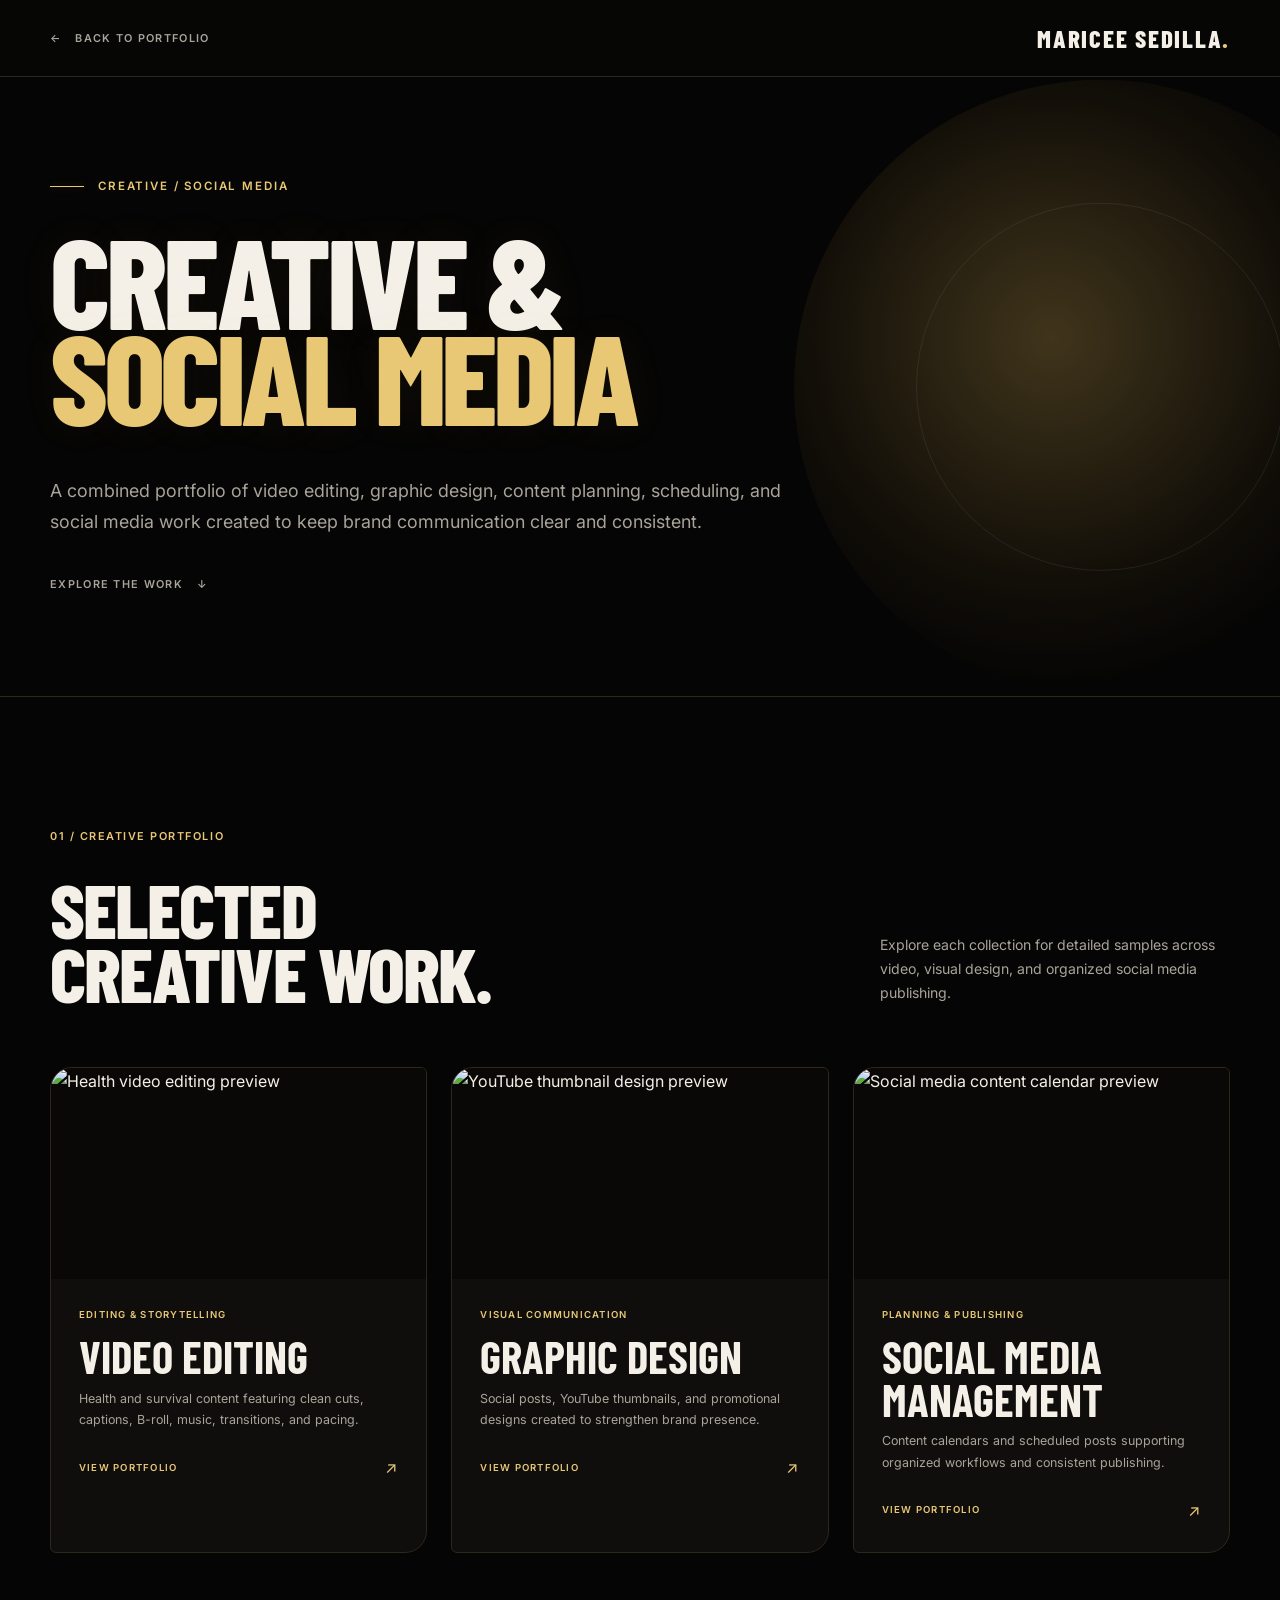
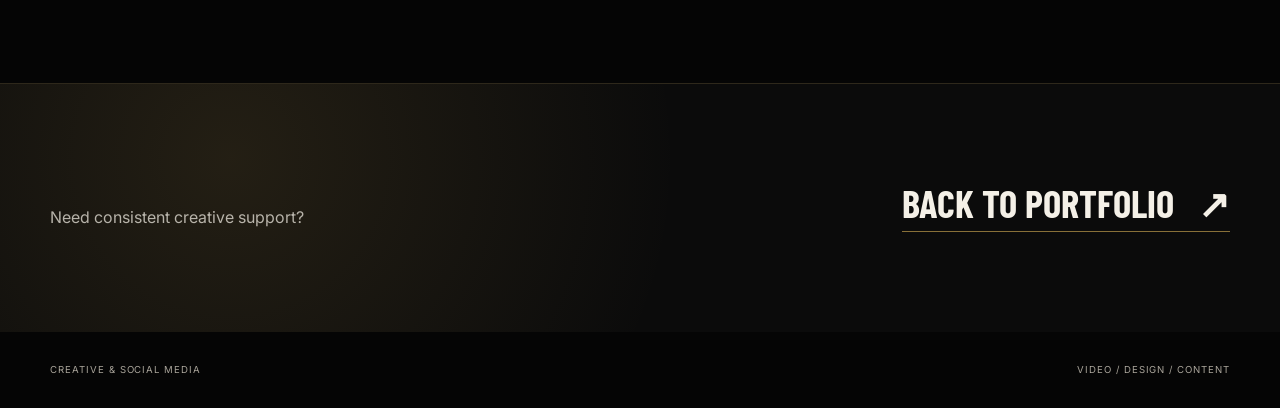
==== commit 5a4f59c1: "Update skills and tools heading" ====
--- a/projects/creative.html
+++ b/projects/creative.html
@@ -4,7 +4,7 @@
   <meta charset="UTF-8">
   <meta name="viewport" content="width=device-width, initial-scale=1.0">
   <meta name="description" content="Creative and social media portfolio by Maricee Sedilla, featuring video editing, graphic design, content planning, and publishing.">
-  <meta name="theme-color" content="#0D0D0F">
+  <meta name="theme-color" content="#050505">
   <title>Creative &amp; Social Media — Maricee Sedilla</title>
   <link rel="preconnect" href="https://fonts.googleapis.com">
   <link rel="preconnect" href="https://fonts.gstatic.com" crossorigin>
--- a/styles.css
+++ b/styles.css
@@ -1,12 +1,13 @@
 :root {
-  --bg: #0d0d0f;
-  --bg-soft: #151518;
-  --maroon: #6e1f2a;
-  --wine: #923447;
-  --rose: #b85c70;
-  --text: #f5f1ed;
-  --text-soft: #b8b1aa;
-  --border: #30282b;
+  --bg: #050505;
+  --bg-soft: #0b0b0b;
+  --card: #101010;
+  --maroon: #8a6728;
+  --wine: #d6ae55;
+  --rose: #e8c875;
+  --text: #f4f0e7;
+  --text-soft: #a9a49a;
+  --border: #2e281b;
   --heading: "Barlow Condensed", "Arial Narrow", sans-serif;
   --body: "Inter", Arial, sans-serif;
   --container: min(1180px, calc(100% - 48px));
@@ -24,7 +25,10 @@
   position: relative;
   isolation: isolate;
   margin: 0;
-  background: var(--bg);
+  background:
+    radial-gradient(ellipse at 78% 8%, rgba(214, 174, 85, .065), transparent 34%),
+    radial-gradient(ellipse at 16% 48%, rgba(138, 103, 40, .04), transparent 38%),
+    var(--bg);
   color: var(--text);
   font-family: var(--body);
   font-size: 16px;
@@ -32,19 +36,56 @@
   overflow-x: hidden;
 }
 
+main,
+.site-footer { position: relative; z-index: 1; }
+
 .ambient-background {
   position: fixed;
-  z-index: -1;
+  z-index: 0;
   inset: 0;
-  background: linear-gradient(145deg, rgba(110, 31, 42, .035), rgba(57, 31, 79, .045) 52%, transparent 80%);
+  background:
+    radial-gradient(ellipse at 72% 18%, rgba(214, 174, 85, .11), transparent 34%),
+    radial-gradient(ellipse at 20% 76%, rgba(138, 103, 40, .07), transparent 38%),
+    linear-gradient(145deg, rgba(138, 103, 40, .05), rgba(214, 174, 85, .025) 52%, transparent 80%);
+  box-shadow: inset 0 0 190px 55px rgba(0, 0, 0, .84);
   overflow: hidden;
   pointer-events: none;
+}
+
+.ambient-background::before,
+.ambient-background::after {
+  position: absolute;
+  inset: -12%;
+  content: "";
+  pointer-events: none;
+}
+
+.ambient-background::before {
+  background:
+    repeating-linear-gradient(118deg, transparent 0 82px, rgba(214, 174, 85, .028) 83px, transparent 84px),
+    repeating-linear-gradient(28deg, transparent 0 116px, rgba(232, 200, 117, .018) 117px, transparent 118px),
+    repeating-radial-gradient(circle at 50% 50%, rgba(243, 239, 229, .018) 0 1px, transparent 1px 4px);
+  opacity: .72;
+  transform: rotate(-4deg);
+}
+
+.ambient-background::after {
+  background-image:
+    radial-gradient(circle at 8% 18%, rgba(232, 200, 117, .28) 0 1px, transparent 1.6px),
+    radial-gradient(circle at 28% 72%, rgba(214, 174, 85, .22) 0 1px, transparent 1.5px),
+    radial-gradient(circle at 58% 24%, rgba(232, 200, 117, .2) 0 1px, transparent 1.5px),
+    radial-gradient(circle at 82% 62%, rgba(214, 174, 85, .25) 0 1px, transparent 1.6px),
+    radial-gradient(circle at 94% 34%, rgba(138, 103, 40, .3) 0 1px, transparent 1.5px);
+  background-size: 310px 270px, 370px 330px, 430px 380px, 520px 440px, 590px 510px;
+  opacity: .42;
+  animation: ambient-particle-drift 42s linear infinite alternate;
+  will-change: transform;
 }
 
 .ambient-grid {
   position: absolute;
   inset: 0;
-  background-image: linear-gradient(rgba(184, 92, 112, .035) 1px, transparent 1px), linear-gradient(90deg, rgba(184, 92, 112, .035) 1px, transparent 1px);
+  background-image: linear-gradient(rgba(214, 174, 85, .026) 1px, transparent 1px), linear-gradient(90deg, rgba(214, 174, 85, .026) 1px, transparent 1px);
   background-size: 58px 58px;
   opacity: .52;
   -webkit-mask-image: linear-gradient(to bottom, rgba(0, 0, 0, .78), transparent 92%);
@@ -54,8 +95,25 @@
 .ambient-lines {
   position: absolute;
   inset: -18%;
-  opacity: .5;
+  opacity: .68;
   transform: rotate(-10deg);
+}
+
+.ambient-lines::before {
+  position: absolute;
+  top: 15%;
+  left: -8%;
+  width: 116%;
+  height: 64%;
+  border-radius: 50%;
+  background:
+    radial-gradient(ellipse at 32% 48%, rgba(214, 174, 85, .11), transparent 28%),
+    radial-gradient(ellipse at 72% 55%, rgba(232, 200, 117, .075), transparent 31%);
+  filter: blur(52px);
+  content: "";
+  opacity: .62;
+  animation: ambient-aurora-flow 24s ease-in-out infinite alternate;
+  will-change: transform, opacity;
 }
 
 .ambient-line {
@@ -63,9 +121,24 @@
   left: -20%;
   width: 140%;
   height: 1px;
-  background: linear-gradient(90deg, transparent, rgba(110, 31, 42, .12) 20%, rgba(146, 52, 71, .22) 46%, rgba(184, 92, 112, .12) 66%, transparent 92%);
-  box-shadow: 0 0 10px rgba(146, 52, 71, .08);
+  background: linear-gradient(90deg, transparent, rgba(138, 103, 40, .08) 20%, rgba(214, 174, 85, .14) 46%, rgba(232, 200, 117, .07) 66%, transparent 92%);
+  box-shadow: 0 0 10px rgba(214, 174, 85, .05);
   will-change: transform;
+}
+
+.ambient-line::after {
+  position: absolute;
+  top: -2px;
+  left: 8%;
+  width: 4px;
+  height: 4px;
+  border-radius: 50%;
+  background: var(--rose);
+  box-shadow: 0 0 7px rgba(232, 200, 117, .72), 0 0 15px rgba(214, 174, 85, .28);
+  content: "";
+  opacity: .48;
+  animation: ambient-data-dot 18s ease-in-out infinite;
+  will-change: transform, opacity;
 }
 
 .ambient-line-one {
@@ -75,15 +148,19 @@
 
 .ambient-line-two {
   top: 52%;
-  background: linear-gradient(90deg, transparent 5%, rgba(110, 31, 42, .08) 24%, rgba(184, 92, 112, .16) 48%, rgba(83, 43, 111, .12) 70%, transparent 94%);
+  background: linear-gradient(90deg, transparent 5%, rgba(138, 103, 40, .055) 24%, rgba(232, 200, 117, .1) 48%, rgba(214, 174, 85, .065) 70%, transparent 94%);
   animation: ambient-line-flow-two 56s ease-in-out infinite alternate;
 }
+
+.ambient-line-two::after { animation-delay: -7s; animation-duration: 22s; }
 
 .ambient-line-three {
   top: 80%;
-  background: linear-gradient(90deg, transparent 8%, rgba(83, 43, 111, .07) 25%, rgba(146, 52, 71, .18) 56%, rgba(110, 31, 42, .08) 78%, transparent 96%);
+  background: linear-gradient(90deg, transparent 8%, rgba(138, 103, 40, .045) 25%, rgba(214, 174, 85, .11) 56%, rgba(138, 103, 40, .055) 78%, transparent 96%);
   animation: ambient-line-flow-three 66s ease-in-out infinite alternate;
 }
+
+.ambient-line-three::after { animation-delay: -13s; animation-duration: 26s; }
 
 .ambient-orb {
   position: absolute;
@@ -98,14 +175,14 @@
 .ambient-orb-one {
   top: -18%;
   left: -12%;
-  background: radial-gradient(circle, rgba(146, 52, 71, .86), rgba(110, 31, 42, .32) 45%, transparent 72%);
+  background: radial-gradient(circle, rgba(214, 174, 85, .5), rgba(138, 103, 40, .18) 45%, transparent 72%);
   animation: ambient-drift-one 38s ease-in-out infinite alternate;
 }
 
 .ambient-orb-two {
   right: -18%;
   bottom: -22%;
-  background: radial-gradient(circle, rgba(83, 43, 111, .7), rgba(57, 31, 79, .28) 46%, transparent 72%);
+  background: radial-gradient(circle, rgba(138, 103, 40, .42), rgba(214, 174, 85, .12) 46%, transparent 72%);
   animation: ambient-drift-two 46s ease-in-out infinite alternate;
 }
 
@@ -114,10 +191,12 @@
   top: var(--pointer-y, 50vh);
   left: var(--pointer-x, 50vw);
   display: none;
-  width: 480px;
+  width: 680px;
   aspect-ratio: 1;
   border-radius: 50%;
-  background: radial-gradient(circle, rgba(184, 92, 112, .1), rgba(83, 43, 111, .035) 42%, transparent 70%);
+  background: radial-gradient(circle, rgba(232, 200, 117, .12), rgba(214, 174, 85, .045) 36%, rgba(138, 103, 40, .018) 54%, transparent 72%);
+  filter: blur(8px);
+  mix-blend-mode: screen;
   opacity: 0;
   transform: translate(-50%, -50%);
   transition: top .55s ease-out, left .55s ease-out, opacity .4s ease;
@@ -148,6 +227,24 @@
 @keyframes ambient-line-flow-three {
   from { transform: translate3d(-5%, 0, 0) scaleX(.98); }
   to { transform: translate3d(6%, -2vh, 0) scaleX(1.04); }
+}
+
+@keyframes ambient-particle-drift {
+  from { transform: translate3d(-1.5%, -1%, 0); }
+  to { transform: translate3d(2%, 2.5%, 0); }
+}
+
+@keyframes ambient-data-dot {
+  0%, 8% { opacity: 0; transform: translate3d(0, 0, 0); }
+  18% { opacity: .5; }
+  82% { opacity: .5; }
+  94%, 100% { opacity: 0; transform: translate3d(118vw, 0, 0); }
+}
+
+@keyframes ambient-aurora-flow {
+  0% { opacity: .42; transform: translate3d(-6%, -3%, 0) scale(.94) rotate(-2deg); }
+  55% { opacity: .72; transform: translate3d(3%, 5%, 0) scale(1.05) rotate(1deg); }
+  100% { opacity: .5; transform: translate3d(9%, -1%, 0) scale(.98) rotate(3deg); }
 }
 
 @media (hover: hover) and (pointer: fine) and (min-width: 761px) {
@@ -183,8 +280,8 @@
   z-index: 100;
   top: 0;
   height: var(--header-height);
-  border-bottom: 1px solid rgba(48, 40, 43, .75);
-  background: rgba(13, 13, 15, .88);
+  border-bottom: 1px solid rgba(46, 40, 27, .78);
+  background: rgba(7, 7, 6, .9);
   backdrop-filter: blur(16px);
 }
 
@@ -201,31 +298,78 @@
 .menu-toggle > span:not(.sr-only) { display: block; width: 26px; height: 1px; margin: 6px 0; background: var(--text); transition: transform .2s ease; }
 
 .eyebrow { display: flex; align-items: center; gap: 14px; margin: 0 0 34px; color: var(--rose); font-size: .72rem; font-weight: 600; letter-spacing: .16em; text-transform: uppercase; }
-.eyebrow::before { width: 34px; height: 1px; background: var(--rose); content: ""; }
-
-.hero { position: relative; min-height: calc(100vh - var(--header-height)); padding-top: 90px; padding-bottom: clamp(64px, 7vw, 90px); overflow: hidden; }
-.hero-orb { position: absolute; top: 14%; right: -8vw; width: clamp(270px, 34vw, 540px); aspect-ratio: 1; border-radius: 50%; background: radial-gradient(circle at 35% 35%, var(--wine), var(--maroon) 45%, #321116 75%); opacity: .78; filter: saturate(.75); }
-.hero-orb::after { position: absolute; inset: 12%; border: 1px solid rgba(245, 241, 237, .12); border-radius: inherit; content: ""; }
-.hero-grid { position: relative; display: grid; grid-template-columns: minmax(0, 1.65fr) minmax(270px, .65fr); align-items: center; gap: clamp(42px, 6vw, 90px); }
+.eyebrow::before { width: 34px; height: 1px; background: var(--rose); box-shadow: 0 0 9px rgba(214, 174, 85, .32); content: ""; }
+
+.hero { --hero-wave-x: 0px; --hero-wave-y: 0px; --portrait-shift-x: 0px; --portrait-shift-y: 0px; position: relative; isolation: isolate; min-height: calc(100vh - var(--header-height)); padding-top: 90px; padding-bottom: clamp(64px, 7vw, 90px); overflow: hidden; }
+.hero::before { position: absolute; z-index: 0; inset: -24% -12% -12%; background: radial-gradient(ellipse at 76% 42%, rgba(232, 200, 117, .16), rgba(214, 174, 85, .06) 23%, transparent 48%), radial-gradient(ellipse at 28% 62%, rgba(138, 103, 40, .08), transparent 38%); filter: blur(26px); content: ""; opacity: .72; animation: hero-aurora-breathe 14s ease-in-out infinite alternate; pointer-events: none; }
+.hero::after { position: absolute; z-index: 0; top: 4%; right: -18%; width: 112%; height: 88%; background: repeating-radial-gradient(ellipse at 78% 52%, transparent 0 34px, rgba(214, 174, 85, .075) 35px, transparent 37px 72px); content: ""; opacity: .58; transform: translate3d(var(--hero-wave-x), var(--hero-wave-y), 0) rotate(-7deg); transition: transform .48s cubic-bezier(.2, .8, .2, 1); -webkit-mask-image: radial-gradient(ellipse at 72% 50%, #000 0 24%, rgba(0, 0, 0, .76) 46%, transparent 75%); mask-image: radial-gradient(ellipse at 72% 50%, #000 0 24%, rgba(0, 0, 0, .76) 46%, transparent 75%); pointer-events: none; }
+.hero-orb { position: absolute; top: 14%; right: -8vw; width: clamp(270px, 34vw, 540px); aspect-ratio: 1; border-radius: 50%; background: radial-gradient(circle at 35% 35%, rgba(214, 174, 85, .64), rgba(138, 103, 40, .3) 45%, rgba(13, 12, 10, .12) 75%); opacity: .48; filter: saturate(.72); }
+.hero-orb::after { position: absolute; inset: 12%; border: 1px solid rgba(243, 239, 229, .1); border-radius: inherit; content: ""; }
+.hero-grid { position: relative; z-index: 2; display: grid; grid-template-columns: minmax(0, 1.65fr) minmax(270px, .65fr); align-items: center; gap: clamp(42px, 6vw, 90px); }
 .hero-copy h1 { position: relative; z-index: 2; margin: 0; font: 800 clamp(4.4rem, 9.2vw, 8.7rem)/.77 var(--heading); letter-spacing: -.035em; text-transform: uppercase; }
 .hero-copy h1 span { display: block; }
-.hero-copy .accent-text { color: var(--rose); }
+.hero-copy .accent-text { color: var(--rose); background: linear-gradient(105deg, #8a6728 0%, #d6ae55 20%, #e8c875 38%, #d6ae55 51%, #f4f0e7 58%, #d6ae55 67%, #8a6728 100%); background-size: 280% 100%; background-position: 100% 50%; -webkit-background-clip: text; background-clip: text; -webkit-text-fill-color: transparent; filter: drop-shadow(0 0 22px rgba(214, 174, 85, .13)); animation: metallic-text-sweep 11s ease-in-out infinite; }
 .hero-intro { display: grid; grid-template-columns: minmax(260px, 450px) auto; align-items: end; gap: 42px; margin-top: 48px; }
 .hero-intro p { margin: 0; color: var(--text-soft); font-size: 1rem; }
 .button-row { display: flex; flex-wrap: wrap; gap: 12px; }
-.button { display: inline-flex; min-height: 50px; align-items: center; justify-content: center; gap: 18px; padding: 12px 20px; border: 1px solid var(--border); font-size: .72rem; font-weight: 600; letter-spacing: .08em; text-transform: uppercase; transition: color .2s ease, background .2s ease, border-color .2s ease, transform .2s ease; }
+.button { position: relative; isolation: isolate; display: inline-flex; min-height: 50px; align-items: center; justify-content: center; gap: 18px; padding: 12px 20px; border: 1px solid var(--wine); background: rgba(7, 7, 6, .7); color: var(--text); font-size: .72rem; font-weight: 600; letter-spacing: .08em; text-transform: uppercase; overflow: hidden; transition: color .36s ease, background .36s ease, border-color .36s ease, box-shadow .36s ease, transform .36s ease; }
+.button > * { position: relative; z-index: 1; }
+.button-primary::before { position: absolute; z-index: 0; top: -80%; bottom: -80%; left: -55%; width: 30%; background: linear-gradient(90deg, transparent, rgba(244, 240, 231, .44), transparent); content: ""; opacity: 0; transform: skewX(-20deg); pointer-events: none; }
 .button:hover { transform: translateY(-2px); }
-.button-primary { border-color: var(--wine); background: var(--wine); color: var(--text); }
-.button-primary:hover { border-color: var(--rose); background: var(--rose); }
-.button-secondary { background: transparent; }
-.button-secondary:hover { border-color: var(--rose); color: var(--rose); }
-.hero-portrait-wrap { position: relative; align-self: end; padding-top: 48px; }
-.portrait-frame { position: relative; aspect-ratio: 3 / 4; min-height: 510px; border: 1px solid rgba(146, 52, 71, .58); border-radius: clamp(58px, 7vw, 96px) 18px clamp(46px, 6vw, 78px) 28px; background: var(--bg-soft); box-shadow: 0 30px 70px rgba(0, 0, 0, .38), 0 0 42px rgba(110, 31, 42, .14); overflow: hidden; }
-.portrait-frame::after { position: absolute; z-index: 1; inset: 0; background: linear-gradient(to bottom, rgba(110, 31, 42, .055) 0%, rgba(110, 31, 42, .035) 56%, rgba(13, 13, 15, .22) 74%, rgba(13, 13, 15, .9) 100%); content: ""; pointer-events: none; }
+.button-primary,
+.button-secondary { border-color: var(--wine); background: rgba(7, 7, 6, .7); color: var(--text); }
+.button-primary:hover,
+.button-secondary:hover { border-color: var(--rose); background: var(--wine); color: var(--bg); box-shadow: 0 0 24px rgba(214, 174, 85, .16); }
+.button-primary:hover { background: linear-gradient(105deg, var(--wine), var(--rose) 52%, var(--wine)); box-shadow: 0 0 28px rgba(214, 174, 85, .25); }
+.button-primary:hover::before,
+.button-primary:focus-visible::before { animation: primary-button-shimmer .78s ease-out both; }
+.button span:last-child { transition: transform .36s ease; }
+.button:hover span:last-child,
+.button:focus-visible span:last-child { transform: translate(3px, -2px); }
+
+@keyframes primary-button-shimmer {
+  0% { left: -55%; opacity: 0; }
+  18% { opacity: .62; }
+  100% { left: 128%; opacity: 0; }
+}
+.hero-portrait-wrap { transform: translate3d(var(--portrait-shift-x), var(--portrait-shift-y), 0); transition: transform .48s cubic-bezier(.2, .8, .2, 1); }
+.hero-portrait-wrap::before { position: absolute; z-index: -1; inset: 9% -22% -10%; border-radius: 50%; background: radial-gradient(ellipse, rgba(232, 200, 117, .22), rgba(214, 174, 85, .08) 38%, transparent 70%); filter: blur(30px); content: ""; opacity: .76; animation: portrait-halo-breathe 8s ease-in-out infinite alternate; pointer-events: none; }
+.hero-portrait-wrap { position: relative; isolation: isolate; align-self: end; padding-top: 48px; }
+.portrait-frame { position: relative; aspect-ratio: 3 / 4; min-height: 510px; border: 1px solid rgba(214, 174, 85, .42); border-radius: clamp(58px, 7vw, 96px) 18px clamp(46px, 6vw, 78px) 28px; background: var(--bg-soft); box-shadow: 0 30px 70px rgba(0, 0, 0, .38), 0 0 42px rgba(214, 174, 85, .1); overflow: hidden; }
+.portrait-frame::before { position: absolute; z-index: 2; inset: 0; background: linear-gradient(122deg, rgba(244, 240, 231, .12), transparent 20% 72%, rgba(214, 174, 85, .04)); content: ""; mix-blend-mode: screen; pointer-events: none; }
+.portrait-frame::after { position: absolute; z-index: 1; inset: 0; background: linear-gradient(to bottom, rgba(214, 174, 85, .025) 0%, rgba(138, 103, 40, .025) 56%, rgba(7, 7, 6, .22) 74%, rgba(7, 7, 6, .92) 100%); content: ""; pointer-events: none; }
 .portrait-image { position: absolute; inset: 0; width: 100%; height: 100%; object-fit: cover; object-position: 57% 38%; filter: brightness(1.02) contrast(1.015) saturate(.98); }
 .portrait-image.is-missing { display: none; }
-.portrait-label { position: absolute; z-index: 2; right: 0; bottom: 0; left: 0; padding: 13px 16px; border-top: 1px solid var(--border); background: rgba(13, 13, 15, .72); font-size: .6rem; letter-spacing: .1em; text-align: center; text-transform: uppercase; }
-.section-heading h2 { margin: 0; font: 800 clamp(3.4rem, 6.4vw, 6.5rem)/.86 var(--heading); letter-spacing: -.025em; text-transform: uppercase; }
+.portrait-label { position: absolute; z-index: 2; right: 0; bottom: 0; left: 0; padding: 13px 16px; border-top: 1px solid var(--border); background: rgba(7, 7, 6, .76); font-size: .6rem; letter-spacing: .1em; text-align: center; text-transform: uppercase; }
+
+@keyframes hero-aurora-breathe {
+  from { opacity: .5; transform: translate3d(-2%, -1%, 0) scale(.96); }
+  to { opacity: .84; transform: translate3d(3%, 2%, 0) scale(1.05); }
+}
+
+@keyframes portrait-halo-breathe {
+  from { opacity: .5; transform: scale(.92); }
+  to { opacity: .85; transform: scale(1.08); }
+}
+
+@keyframes metallic-text-sweep {
+  0%, 66% { background-position: 100% 50%; }
+  82%, 100% { background-position: 0% 50%; }
+}
+
+.hero-copy { animation: hero-copy-enter .9s cubic-bezier(.2, .8, .2, 1) both; }
+.portrait-frame { animation: hero-portrait-enter 1.05s .14s cubic-bezier(.2, .8, .2, 1) both; }
+
+@keyframes hero-copy-enter {
+  from { opacity: 0; filter: blur(8px); transform: translate3d(0, 24px, 0); }
+  to { opacity: 1; filter: blur(0); transform: translate3d(0, 0, 0); }
+}
+
+@keyframes hero-portrait-enter {
+  from { opacity: 0; filter: blur(10px); transform: translate3d(18px, 28px, 0) scale(.97); }
+  to { opacity: 1; filter: blur(0); transform: translate3d(0, 0, 0) scale(1); }
+}
+.section-heading h2 { margin: 0; font: 800 clamp(3.4rem, 6.4vw, 6.5rem)/.86 var(--heading); letter-spacing: -.025em; text-shadow: 0 0 38px rgba(214, 174, 85, .055); text-transform: uppercase; }
 .outline-text { color: transparent; -webkit-text-stroke: 1px var(--text-soft); }
 .split-layout { display: grid; grid-template-columns: 1.1fr .9fr; gap: clamp(60px, 10vw, 150px); }
 .about { border-top: 1px solid var(--border); background: var(--bg-soft); }
@@ -236,67 +380,109 @@
 
 .section-heading-row { display: flex; align-items: flex-end; justify-content: space-between; gap: 50px; margin-bottom: 70px; }
 .section-heading-row > p { width: min(100%, 340px); margin: 0; color: var(--text-soft); }
-.services { padding: 64px 0; background: rgba(13, 13, 15, .93); }
+.skills,
+.projects,
+.services,
+.contact { position: relative; border-top-color: transparent; }
+.skills::before,
+.projects::before,
+.services::before,
+.contact::before { position: absolute; z-index: 3; top: 0; right: 4%; left: 4%; height: 1px; background: linear-gradient(90deg, transparent, rgba(138, 103, 40, .34) 12%, rgba(214, 174, 85, .72) 50%, rgba(138, 103, 40, .34) 88%, transparent); box-shadow: 0 0 10px rgba(214, 174, 85, .11); content: ""; pointer-events: none; }
+.skills::after,
+.projects::after,
+.services::after,
+.contact::after { position: absolute; z-index: 4; top: -2px; left: 7%; width: 5px; height: 5px; border-radius: 50%; background: var(--rose); box-shadow: 0 0 8px rgba(232, 200, 117, .82), 0 0 18px rgba(214, 174, 85, .4); content: ""; opacity: 0; animation: section-signal-travel 17s ease-in-out infinite; pointer-events: none; }
+.projects::after { animation-delay: -5s; }
+.services::after { animation-delay: -10s; }
+.contact::after { animation-delay: -14s; }
+@keyframes section-signal-travel {
+  0%, 7% { opacity: 0; transform: translate3d(0, 0, 0); }
+  13%, 78% { opacity: .75; }
+  88%, 100% { opacity: 0; transform: translate3d(84vw, 0, 0); }
+}
+
+.services { padding: 64px 0; background: radial-gradient(circle at 82% 16%, rgba(214, 174, 85, .035), transparent 30%), rgba(7, 7, 6, .94); }
 .services .section-heading-row { margin-bottom: 34px; }
 .services .section-heading h2 { font-size: clamp(2.7rem, 4.7vw, 4.5rem); }
 .services .eyebrow { margin-bottom: 22px; }
 .services .section-heading-row > p { max-width: 310px; font-size: .86rem; }
 .service-list { display: grid; grid-template-columns: repeat(2, minmax(0, 1fr)); border-top: 1px solid var(--border); border-left: 1px solid var(--border); }
-.service-item { display: grid; min-height: 160px; grid-template-columns: 34px minmax(0, 1fr); align-items: start; gap: 18px; margin: 0; padding: 26px; border-right: 1px solid var(--border); border-bottom: 1px solid var(--border); }
+.service-item { display: grid; min-height: 160px; grid-template-columns: 34px minmax(0, 1fr); align-items: start; gap: 18px; margin: 0; padding: 26px; border-right: 1px solid var(--border); border-bottom: 1px solid var(--border); background: linear-gradient(145deg, rgba(18, 17, 14, .48), rgba(7, 7, 6, .34)); box-shadow: inset 0 1px 0 rgba(243, 239, 229, .025); -webkit-backdrop-filter: blur(10px); backdrop-filter: blur(10px); transition: border-color .38s ease, background .38s ease, box-shadow .38s ease; }
+.service-item:hover { border-color: rgba(214, 174, 85, .38); background: linear-gradient(145deg, rgba(18, 17, 14, .66), rgba(214, 174, 85, .035)); box-shadow: inset 0 1px 0 rgba(232, 200, 117, .06), 0 0 24px rgba(214, 174, 85, .055); }
 .service-number { color: var(--rose); font-size: .65rem; letter-spacing: .12em; }
 .service-item h3 { margin: -5px 0 10px; font: 700 clamp(1.65rem, 2.2vw, 2.15rem)/1 var(--heading); text-transform: uppercase; }
 .service-item p { max-width: 470px; margin: 0; color: var(--text-soft); font-size: .78rem; line-height: 1.6; }
 
-.projects { padding: 160px 0; border-top: 1px solid var(--border); background: rgba(21, 21, 24, .93); overflow: hidden; }
+.projects { padding: 160px 0; border-top: 1px solid var(--border); background: radial-gradient(circle at 50% 18%, rgba(214, 174, 85, .065), transparent 34%), rgba(13, 12, 10, .94); overflow: hidden; }
 .projects .section-heading-row { margin-bottom: 72px; }
-.project-node { position: relative; z-index: 2; display: flex; width: min(100%, 380px); min-height: 330px; flex-direction: column; padding: 14px; border: 1px solid rgba(245, 241, 237, .12); border-radius: 24px 7px 24px 7px; background: rgba(13, 13, 15, .86); color: var(--text); box-shadow: 0 18px 44px rgba(0, 0, 0, .22); overflow: hidden; transition: border-color .38s ease, background .38s ease, box-shadow .38s ease, transform .38s ease; }
+.project-node { position: relative; z-index: 2; display: flex; width: min(100%, 380px); min-height: 330px; flex-direction: column; padding: 14px; border: 1px solid rgba(214, 174, 85, .2); border-radius: 24px 7px 24px 7px; background: rgba(18, 17, 14, .88); color: var(--text); box-shadow: 0 18px 44px rgba(0, 0, 0, .22); overflow: hidden; transition: border-color .38s ease, background .38s ease, box-shadow .38s ease, transform .38s ease; }
 .project-node:hover,
-.project-node:focus-visible { border-color: rgba(184, 92, 112, .72); background: rgba(24, 17, 20, .94); box-shadow: 0 24px 60px rgba(0, 0, 0, .32), 0 0 32px rgba(146, 52, 71, .16); transform: translateY(-7px) scale(1.012); }
-.project-node-visual { position: relative; aspect-ratio: 16 / 9; border: 1px solid rgba(245, 241, 237, .09); border-radius: 15px 4px 15px 4px; background: #09090b; overflow: hidden; }
+.project-node:focus-visible { border-color: rgba(232, 200, 117, .68); background: rgba(18, 17, 14, .96); box-shadow: 0 24px 60px rgba(0, 0, 0, .32), 0 0 32px rgba(214, 174, 85, .14); transform: translateY(-7px) scale(1.012); }
+.project-node-visual { position: relative; aspect-ratio: 16 / 9; border: 1px solid rgba(214, 174, 85, .14); border-radius: 15px 4px 15px 4px; background: #090806; overflow: hidden; }
 .project-node-slide { position: absolute; inset: 0; display: block; opacity: 0; visibility: hidden; transition: opacity .8s ease, visibility .8s ease; }
 .project-node-slide.is-active { opacity: 1; visibility: visible; }
 .project-node-slide > img { width: 100%; height: 100%; object-fit: cover; object-position: top center; transform: scale(1.01); transition: transform 4s ease; }
-.project-node-slide.is-active > img { transform: scale(1.035); }
-.project-node-ghl .project-node-slide > img { object-fit: contain; background: #09090b; }
-.project-node-visual::after { position: absolute; z-index: 2; inset: 0; background: linear-gradient(to top, rgba(7, 7, 9, .5), transparent 52%); content: ""; pointer-events: none; }
+.project-card-grid .project-node-slide { transition: opacity .8s ease, visibility .8s ease, transform .48s ease; }
+.project-card-grid .project-node-slide.is-active > img { animation: cinematic-preview-drift 9s ease-in-out infinite alternate; }
+.project-node-ghl .project-node-slide > img { object-fit: contain; background: #090806; }
+.project-node-visual::after { position: absolute; z-index: 2; inset: 0; background: linear-gradient(to top, rgba(7, 7, 6, .5), transparent 52%); content: ""; pointer-events: none; }
 .project-node-dots { position: absolute; z-index: 3; right: 12px; bottom: 10px; display: flex; gap: 5px; }
-.project-node-dots i { width: 5px; height: 5px; border-radius: 99px; background: rgba(245, 241, 237, .34); transition: width .3s ease, background .3s ease; }
+.project-node-dots i { width: 5px; height: 5px; border-radius: 99px; background: rgba(243, 239, 229, .34); transition: width .3s ease, background .3s ease; }
 .project-node-dots i.is-active { width: 15px; background: var(--rose); }
 .project-node-copy { display: grid; flex: 1; grid-template-columns: 1fr auto; align-content: end; gap: 7px 14px; padding: 20px 6px 6px; }
 .project-node-copy strong { grid-column: 1 / -1; font: 700 clamp(1.65rem, 2.3vw, 2.15rem)/.94 var(--heading); letter-spacing: -.01em; text-transform: uppercase; }
 .project-node-copy small { color: var(--text-soft); font-size: .62rem; line-height: 1.45; }
 .project-node-copy b { align-self: end; color: var(--rose); font-size: .56rem; font-weight: 600; letter-spacing: .08em; text-transform: uppercase; }
-.zapier-node-slide { padding: 20px; background: radial-gradient(circle at 12% 15%, rgba(255, 79, 0, .13), transparent 36%), #0d0d10; }
-.zapier-node-brand { display: flex; align-items: center; justify-content: space-between; gap: 12px; }
-.zapier-node-brand img { width: 96px; height: 30px; object-fit: contain; }
-.zapier-node-brand small { color: var(--text-soft); font-size: .5rem; letter-spacing: .08em; text-align: right; text-transform: uppercase; }
-.zapier-node-flow { display: flex; align-items: center; gap: 6px; margin-top: 24px; }
-.zapier-node-flow i { display: grid; min-height: 42px; flex: 1; place-items: center; padding: 7px; border: 1px solid rgba(245, 241, 237, .13); border-radius: 7px; background: rgba(245, 241, 237, .05); color: var(--text); font-size: .5rem; font-style: normal; text-transform: uppercase; }
-.zapier-node-flow b { width: 12px; height: 1px; flex: none; background: rgba(255, 79, 0, .65); }
 .project-card-grid { display: grid; grid-template-columns: repeat(3, minmax(0, 1fr)); align-items: stretch; gap: 26px; }
-.project-card-grid .project-node { grid-area: auto; width: 100%; min-height: 610px; justify-self: stretch; padding: 16px; border-color: rgba(184, 92, 112, .25); border-radius: 24px 7px 24px 7px; background: linear-gradient(155deg, rgba(33, 25, 29, .72), rgba(13, 13, 15, .94) 48%); box-shadow: inset 0 1px 0 rgba(245, 241, 237, .035), 0 20px 50px rgba(0, 0, 0, .22); }
-.project-card-grid .project-node-visual { aspect-ratio: 4 / 3; border-color: rgba(184, 92, 112, .2); border-radius: 17px 5px 17px 5px; }
+.project-card-grid .project-node { grid-area: auto; width: 100%; min-height: 610px; justify-self: stretch; padding: 16px; border-color: rgba(214, 174, 85, .25); border-radius: 24px 7px 24px 7px; background: linear-gradient(155deg, rgba(18, 17, 14, .82), rgba(7, 7, 6, .92) 48%); box-shadow: inset 0 1px 0 rgba(243, 239, 229, .04), 0 20px 50px rgba(0, 0, 0, .22); -webkit-backdrop-filter: blur(14px); backdrop-filter: blur(14px); }
+.project-card-grid .project-node::before { position: absolute; z-index: 4; top: 0; left: -48%; width: 42%; height: 1px; background: linear-gradient(90deg, transparent, rgba(232, 200, 117, .9), transparent); box-shadow: 0 0 12px rgba(214, 174, 85, .35); content: ""; opacity: 0; pointer-events: none; }
+.project-card-grid .project-node::after { --trace-angle: 0deg; position: absolute; z-index: 4; inset: 0; padding: 1px; border-radius: inherit; background: conic-gradient(from var(--trace-angle), transparent 0 70%, rgba(232, 200, 117, .92) 76%, rgba(214, 174, 85, .22) 82%, transparent 89%) border-box; content: ""; opacity: 0; transition: opacity .38s ease; -webkit-mask: linear-gradient(#000 0 0) content-box, linear-gradient(#000 0 0); -webkit-mask-composite: xor; mask-composite: exclude; pointer-events: none; }
+.project-card-grid .project-node:hover::before,
+.project-card-grid .project-node:focus-visible::before { animation: project-edge-highlight 1.15s ease-out both; }
+.project-card-grid .project-node:hover::after,
+.project-card-grid .project-node:focus-visible::after { opacity: .76; animation: project-border-trace 2.8s linear infinite; }
+.project-card-grid .project-node-visual { aspect-ratio: 4 / 3; border-color: rgba(214, 174, 85, .2); border-radius: 17px 5px 17px 5px; }
 .project-card-grid .project-node-copy { grid-template-columns: minmax(0, 1fr); grid-template-rows: auto auto auto 1fr; align-content: start; gap: 0; padding: 26px 8px 8px; }
 .project-node-category { margin-bottom: 14px; color: var(--rose); font-size: .58rem; font-weight: 600; letter-spacing: .14em; text-transform: uppercase; }
 .project-card-grid .project-node-copy strong { margin-bottom: 16px; font-size: clamp(2.25rem, 3vw, 3.25rem); line-height: .88; }
-.project-card-grid .project-node-copy small { color: rgba(245, 241, 237, .64); font-size: .65rem; font-weight: 500; letter-spacing: .035em; line-height: 1.55; text-transform: uppercase; }
-.project-card-grid .project-node-copy > b { display: flex; align-self: end; align-items: center; justify-content: space-between; margin-top: 24px; padding-top: 18px; border-top: 1px solid rgba(245, 241, 237, .12); color: var(--text-soft); font-size: .6rem; transition: color .3s ease, border-color .3s ease; }
+.project-card-grid .project-node-copy small { color: rgba(243, 239, 229, .64); font-size: .65rem; font-weight: 500; letter-spacing: .035em; line-height: 1.55; text-transform: uppercase; }
+.project-card-grid .project-node-copy > b { display: flex; align-self: end; align-items: center; justify-content: space-between; margin-top: 24px; padding-top: 18px; border-top: 1px solid rgba(214, 174, 85, .18); color: var(--text-soft); font-size: .6rem; transition: color .3s ease, border-color .3s ease; }
 .project-card-grid .project-node-copy > b i { color: var(--rose); font-size: 1rem; font-style: normal; transition: transform .3s ease; }
 .project-card-grid .project-node:hover,
-.project-card-grid .project-node:focus-visible { border-color: rgba(184, 92, 112, .78); box-shadow: inset 0 1px 0 rgba(245, 241, 237, .05), 0 28px 70px rgba(0, 0, 0, .34), 0 0 34px rgba(146, 52, 71, .17); transform: translateY(-8px); }
+.project-card-grid .project-node:focus-visible { border-color: rgba(232, 200, 117, .72); box-shadow: inset 0 1px 0 rgba(243, 239, 229, .05), 0 28px 70px rgba(0, 0, 0, .34), 0 0 34px rgba(214, 174, 85, .16); transform: translateY(-8px); }
 .project-card-grid .project-node:hover .project-node-slide.is-active > img,
 .project-card-grid .project-node:focus-visible .project-node-slide.is-active > img { transform: scale(1.065); }
+.project-card-grid .project-node:hover .project-node-slide.is-active,
+.project-card-grid .project-node:focus-visible .project-node-slide.is-active { transform: scale(1.025); }
+.project-card-grid .project-node-copy small { opacity: .7; transform: translateY(4px); transition: opacity .42s ease, transform .42s ease; }
+.project-card-grid .project-node:hover .project-node-copy small,
+.project-card-grid .project-node:focus-visible .project-node-copy small { opacity: 1; transform: translateY(0); }
 .project-card-grid .project-node:hover .project-node-copy > b,
-.project-card-grid .project-node:focus-visible .project-node-copy > b { border-color: rgba(184, 92, 112, .5); color: #fffdfa; }
+.project-card-grid .project-node:focus-visible .project-node-copy > b { border-color: rgba(232, 200, 117, .5); color: var(--text); }
 .project-card-grid .project-node:hover .project-node-copy > b i,
 .project-card-grid .project-node:focus-visible .project-node-copy > b i { transform: translate(3px, -3px); }
-.ghl-concept-slide { flex-direction: column; align-items: center; justify-content: center; background: radial-gradient(circle at 50% 38%, rgba(146, 52, 71, .24), transparent 38%), linear-gradient(145deg, #27171c, #09090b 72%); text-align: center; }
-.ghl-concept-slide.is-active { display: flex; }
-.ghl-concept-slide span { position: relative; z-index: 1; color: var(--text); font: 800 clamp(2.6rem, 4vw, 4rem)/.9 var(--heading); letter-spacing: -.02em; text-transform: uppercase; }
-.ghl-concept-slide small { position: relative; z-index: 1; margin-top: 12px; color: var(--rose); font-size: .58rem; letter-spacing: .13em; text-transform: uppercase; }
-.ghl-concept-slide > i { position: absolute; width: 58%; aspect-ratio: 1; border: 1px solid rgba(245, 241, 237, .1); border-radius: 50%; box-shadow: 0 0 34px rgba(146, 52, 71, .09); }
-
-.skills { overflow: hidden; border-top: 1px solid var(--border); background: rgba(13, 13, 15, .93); }
+
+@keyframes project-edge-highlight {
+  0% { left: -48%; opacity: 0; }
+  18% { opacity: .72; }
+  76% { opacity: .5; }
+  100% { left: 108%; opacity: 0; }
+}
+
+@property --trace-angle {
+  syntax: "<angle>";
+  initial-value: 0deg;
+  inherits: false;
+}
+
+@keyframes project-border-trace { to { --trace-angle: 360deg; } }
+
+@keyframes cinematic-preview-drift {
+  from { transform: translate3d(-.45%, -.2%, 0) scale(1.025); }
+  to { transform: translate3d(.55%, .35%, 0) scale(1.075); }
+}
+
+.skills { overflow: hidden; border-top: 1px solid var(--border); background: radial-gradient(circle at 17% 22%, rgba(214, 174, 85, .045), transparent 31%), rgba(7, 7, 6, .94); }
 .skills-heading { align-items: flex-start; }
 .skills .section-heading-row { margin-bottom: 54px; }
 .skills-heading-title { flex: 0 1 440px; }
@@ -304,27 +490,35 @@
 .core-skills-label { margin: 0 0 14px; color: var(--rose); font-size: .62rem; font-weight: 600; letter-spacing: .14em; text-transform: uppercase; }
 .core-skills-list { display: flex; flex-wrap: wrap; gap: 9px; margin: 0; padding: 0; list-style: none; }
 .core-skills-list li { padding: 9px 13px; border: 1px solid var(--border); border-radius: 999px; background: var(--bg-soft); color: var(--text); font-size: .68rem; font-weight: 500; line-height: 1.35; white-space: nowrap; transition: border-color .2s ease, background .2s ease, color .2s ease, box-shadow .2s ease; }
-.core-skills-list li:hover { border-color: rgba(184, 92, 112, .66); background: rgba(146, 52, 71, .14); color: var(--rose); box-shadow: 0 0 20px rgba(146, 52, 71, .11); }
+.core-skills-list li:hover { border-color: rgba(232, 200, 117, .62); background: rgba(214, 174, 85, .1); color: var(--rose); box-shadow: 0 0 20px rgba(214, 174, 85, .1); }
 .skills-subheading { margin: 0 0 18px; color: var(--rose); font-size: .66rem; font-weight: 600; letter-spacing: .15em; text-transform: uppercase; }
 .primary-automation-stack { margin-bottom: 58px; }
-.primary-stack-showcase { display: grid; grid-template-columns: repeat(3, minmax(0, 1fr)); border-top: 1px solid var(--border); border-bottom: 1px solid var(--border); background: rgba(13, 13, 15, .28); }
-.primary-tool-item { --tool-glow: rgba(245, 241, 237, .11); --logo-glow: rgba(245, 241, 237, .2); position: relative; isolation: isolate; display: flex; min-width: 0; min-height: 310px; flex-direction: column; align-items: center; justify-content: center; padding: 34px 24px; text-align: center; overflow: hidden; }
+.primary-stack-showcase { display: grid; grid-template-columns: repeat(3, minmax(0, 1fr)); border-top: 1px solid var(--border); border-bottom: 1px solid var(--border); background: rgba(13, 12, 10, .34); }
+.primary-tool-item { --tool-glow: rgba(214, 174, 85, .1); --logo-glow: rgba(232, 200, 117, .2); position: relative; isolation: isolate; display: flex; min-width: 0; min-height: 310px; flex-direction: column; align-items: center; justify-content: center; padding: 34px 24px; text-align: center; overflow: hidden; }
 .primary-tool-item::before { position: absolute; z-index: -1; inset: 8%; border-radius: 50%; background: radial-gradient(circle at 50% 46%, var(--tool-glow), transparent 67%); content: ""; opacity: 0; transform: scale(.88); transition: opacity .36s ease, transform .36s ease; pointer-events: none; }
-.primary-tool-zapier { --tool-glow: rgba(255, 79, 0, .14); --logo-glow: rgba(255, 79, 0, .3); }
-.primary-tool-make { --tool-glow: rgba(176, 45, 233, .14); --logo-glow: rgba(137, 31, 204, .3); }
-.primary-tool-logo { display: flex; width: 142px; height: 142px; flex: none; align-items: center; justify-content: center; margin: 0 auto 24px; padding: 23px; border: 1px solid rgba(184, 92, 112, .28); border-radius: 50%; background: rgba(245, 241, 237, .92); box-shadow: 0 0 24px rgba(146, 52, 71, .08); overflow: hidden; transition: border-color .36s ease, box-shadow .36s ease, transform .36s ease, filter .36s ease; }
+.primary-tool-item::after { position: absolute; z-index: -1; inset: 13% 24%; border: 1px solid rgba(214, 174, 85, .08); border-radius: 50%; box-shadow: inset 0 0 34px rgba(214, 174, 85, .035), 0 0 28px rgba(214, 174, 85, .025); content: ""; opacity: 0; transform: scale(.86); transition: opacity .4s ease, transform .4s ease; pointer-events: none; }
+.primary-tool-zapier,
+.primary-tool-make { --tool-glow: rgba(214, 174, 85, .12); --logo-glow: rgba(232, 200, 117, .24); }
+.primary-tool-logo { display: flex; width: 142px; height: 142px; flex: none; align-items: center; justify-content: center; margin: 0 auto 24px; padding: 23px; border: 1px solid rgba(214, 174, 85, .3); border-radius: 50%; background: rgba(243, 239, 229, .92); box-shadow: 0 0 24px rgba(214, 174, 85, .07); overflow: hidden; transition: border-color .36s ease, box-shadow .36s ease, transform .36s ease, filter .36s ease; }
 .primary-tool-logo img { width: 96px; height: 96px; max-width: 96px; max-height: 96px; object-fit: contain; }
 .primary-tool-item h3 { margin: 0; color: var(--text); font-family: var(--heading); font-size: 2rem; font-weight: 700; line-height: 1; letter-spacing: .035em; text-transform: uppercase; transition: color .36s ease, text-shadow .36s ease; }
 .primary-tool-item > p { margin: 9px 0 0; color: var(--text-soft); font-size: .72rem; font-weight: 500; letter-spacing: .08em; text-transform: uppercase; }
 .primary-tool-item:hover::before,
 .primary-tool-item:focus::before,
 .primary-tool-item:active::before { opacity: 1; transform: scale(1); }
+.primary-tool-item:hover::after,
+.primary-tool-item:focus::after,
+.primary-tool-item:active::after { opacity: 1; transform: scale(1); }
 .primary-tool-item:hover .primary-tool-logo,
 .primary-tool-item:focus .primary-tool-logo,
-.primary-tool-item:active .primary-tool-logo { border-color: rgba(184, 92, 112, .48); box-shadow: 0 0 38px var(--logo-glow); filter: brightness(1.03); transform: scale(1.055); }
+.primary-tool-item:active .primary-tool-logo { border-color: rgba(232, 200, 117, .68); box-shadow: 0 0 15px rgba(232, 200, 117, .22), 0 0 46px var(--logo-glow); filter: brightness(1.04); transform: scale(1.06); animation: tool-activation-pulse 1.8s ease-in-out infinite; }
 .primary-tool-item:hover h3,
 .primary-tool-item:focus h3,
-.primary-tool-item:active h3 { color: #fffdfa; text-shadow: 0 0 20px var(--logo-glow); }
+.primary-tool-item:active h3 { color: var(--text); text-shadow: 0 0 20px var(--logo-glow); }
+@keyframes tool-activation-pulse {
+  0%, 100% { box-shadow: 0 0 15px rgba(232, 200, 117, .18), 0 0 36px var(--logo-glow); }
+  50% { box-shadow: 0 0 20px rgba(232, 200, 117, .34), 0 0 54px var(--logo-glow); }
+}
 .other-tools-heading { margin-bottom: 14px; }
 .tools-marquee { min-width: 0; overflow: hidden; padding: 10px 0; border-top: 1px solid var(--border); border-bottom: 1px solid var(--border); -webkit-mask-image: linear-gradient(to right, transparent, #000 5%, #000 95%, transparent); mask-image: linear-gradient(to right, transparent, #000 5%, #000 95%, transparent); }
 .tool-marquee-row { overflow: hidden; }
@@ -335,32 +529,46 @@
 .tools-marquee:hover .tool-marquee-track { animation-play-state: paused; }
 .tool-marquee-group { display: flex; flex: none; gap: 12px; margin: 0; padding: 0 12px 0 0; list-style: none; }
 .tool-marquee-group li { display: inline-flex; min-height: 58px; align-items: center; gap: 11px; padding: 0 18px; border: 1px solid var(--border); border-radius: 999px; background: var(--bg-soft); color: var(--text); font-size: .78rem; font-weight: 600; white-space: nowrap; transition: border-color .25s ease, background .25s ease, box-shadow .25s ease, color .25s ease, transform .25s ease; }
-.tool-marquee-group li:hover { border-color: rgba(184, 92, 112, .72); background: rgba(146, 52, 71, .12); box-shadow: 0 0 28px rgba(146, 52, 71, .2); color: var(--rose); transform: translateY(-1px); }
+.tool-marquee-group li:hover { border-color: rgba(232, 200, 117, .68); background: rgba(214, 174, 85, .09); box-shadow: 0 0 28px rgba(214, 174, 85, .14); color: var(--rose); transform: translateY(-1px); }
 .tool-marquee-group img { width: 23px; height: 23px; flex: none; object-fit: contain; }
 .tool-marquee-group img.tool-icon-on-light { padding: 3px; border-radius: 6px; background: #fff; }
 @keyframes tool-marquee-left { to { transform: translate3d(-50%, 0, 0); } }
 @keyframes tool-marquee-right { from { transform: translate3d(-50%, 0, 0); } to { transform: translate3d(0, 0, 0); } }
 
-.contact { position: relative; border-top: 1px solid var(--border); background: rgba(21, 21, 24, .93); overflow: hidden; }
-.contact-orb { position: absolute; right: -130px; bottom: -220px; width: 560px; aspect-ratio: 1; border-radius: 50%; background: radial-gradient(circle at 35% 35%, rgba(146, 52, 71, .7), rgba(110, 31, 42, .25) 55%, transparent 70%); }
+.contact { position: relative; border-top: 1px solid var(--border); background: radial-gradient(circle at 22% 30%, rgba(214, 174, 85, .035), transparent 32%), rgba(13, 12, 10, .94); overflow: hidden; }
+.contact-orb { position: absolute; right: -130px; bottom: -220px; width: 560px; aspect-ratio: 1; border-radius: 50%; background: radial-gradient(circle at 35% 35%, rgba(214, 174, 85, .42), rgba(138, 103, 40, .16) 55%, transparent 70%); }
 .contact-inner { position: relative; }
 .contact h2 { max-width: 970px; margin: 0 0 38px; font: 800 clamp(4rem, 9.2vw, 9rem)/.78 var(--heading); letter-spacing: -.03em; text-transform: uppercase; }
 .contact h2 span { color: var(--rose); }
 .contact-inner > p:not(.eyebrow) { max-width: 550px; margin: 0 0 58px; color: var(--text-soft); font-size: 1.1rem; }
 .contact-links { display: grid; grid-template-columns: repeat(4, 1fr); border-top: 1px solid var(--border); border-left: 1px solid var(--border); }
-.contact-links a { display: grid; min-height: 150px; grid-template-columns: 1fr auto; align-content: space-between; gap: 4px; padding: 24px; border-right: 1px solid var(--border); border-bottom: 1px solid var(--border); cursor: pointer; transition: background .2s ease, border-color .2s ease; }
-.contact-links a:hover { border-color: rgba(184, 92, 112, .55); background: rgba(146, 52, 71, .14); }
+.contact-links a { display: grid; min-height: 150px; grid-template-columns: 1fr auto; align-content: space-between; gap: 4px; padding: 24px; border-right: 1px solid var(--border); border-bottom: 1px solid var(--border); background: linear-gradient(145deg, rgba(18, 17, 14, .54), rgba(7, 7, 6, .38)); box-shadow: inset 0 1px 0 rgba(243, 239, 229, .025); -webkit-backdrop-filter: blur(10px); backdrop-filter: blur(10px); cursor: pointer; transition: background .36s ease, border-color .36s ease, box-shadow .36s ease; }
+.contact-links a:hover { border-color: rgba(232, 200, 117, .52); background: linear-gradient(145deg, rgba(18, 17, 14, .7), rgba(214, 174, 85, .075)); box-shadow: inset 0 1px 0 rgba(232, 200, 117, .07), 0 0 28px rgba(214, 174, 85, .09); }
 .contact-links span { grid-column: 1 / -1; color: var(--text-soft); font-size: .62rem; letter-spacing: .12em; text-transform: uppercase; }
 .contact-links strong { align-self: end; font: 600 1.1rem/1.2 var(--heading); text-transform: uppercase; }
 .contact-links .contact-email-address { text-transform: none; }
 .contact-links b { align-self: end; color: var(--rose); font-weight: 400; transition: transform .2s ease; }
 .contact-links a:hover b { transform: translate(3px, -3px); }
 
-.site-footer { padding: 50px 0; border-top: 1px solid var(--border); background: rgba(13, 13, 15, .95); }
+.site-footer { padding: 50px 0; border-top: 1px solid var(--border); background: rgba(7, 7, 6, .96); }
 .footer-inner { display: grid; grid-template-columns: auto 1fr auto; align-items: center; gap: 40px; }
 .footer-inner p { margin: 0; color: var(--text-soft); font-size: .65rem; letter-spacing: .08em; text-align: center; text-transform: uppercase; }
 .back-to-top { font-size: .68rem; font-weight: 600; letter-spacing: .08em; text-transform: uppercase; }
 .footer-inner small { grid-column: 1 / -1; padding-top: 28px; border-top: 1px solid var(--border); color: var(--text-soft); font-size: .62rem; text-align: center; }
+
+html.reveal-enabled .reveal-item {
+  opacity: 0;
+  filter: blur(8px);
+  transform: translate3d(0, 28px, 0);
+  transition: opacity .72s cubic-bezier(.2, .8, .2, 1), filter .72s cubic-bezier(.2, .8, .2, 1), transform .72s cubic-bezier(.2, .8, .2, 1);
+  transition-delay: var(--reveal-delay, 0ms);
+}
+
+html.reveal-enabled .reveal-item.is-visible {
+  opacity: 1;
+  filter: blur(0);
+  transform: translate3d(0, 0, 0);
+}
 
 :focus-visible { outline: 2px solid var(--rose); outline-offset: 4px; }
 @media (prefers-reduced-motion: reduce) { html { scroll-behavior: auto; } *, *::before, *::after { scroll-behavior: auto !important; transition-duration: .01ms !important; } }
@@ -387,12 +595,16 @@
 
 @media (max-width: 760px) {
   :root { --container: min(100% - 32px, 620px); --header-height: 68px; }
+  .ambient-background::before { opacity: .36; }
+  .ambient-background::after { opacity: .13; animation-duration: 60s; }
   .ambient-grid { background-size: 44px 44px; opacity: .34; }
   .ambient-lines { inset: -12% -55%; opacity: .3; transform: rotate(-14deg); }
+  .ambient-lines::before { opacity: .32; filter: blur(60px); }
   .ambient-line { left: -35%; width: 170%; }
   .ambient-line-one { animation-duration: 62s; }
   .ambient-line-two { animation-duration: 76s; }
   .ambient-line-three { display: none; }
+  .ambient-line::after { opacity: .26; animation-duration: 28s; }
   .ambient-orb { width: 82vw; filter: blur(76px); opacity: .13; }
   .ambient-orb-one { top: 4%; left: -38%; animation-duration: 52s; }
   .ambient-orb-two { display: none; }
@@ -400,10 +612,12 @@
   .menu-toggle { display: block; z-index: 2; margin-left: auto; }
   .menu-toggle[aria-expanded="true"] > span:nth-of-type(2) { transform: translateY(3.5px) rotate(45deg); }
   .menu-toggle[aria-expanded="true"] > span:nth-of-type(3) { transform: translateY(-3.5px) rotate(-45deg); }
-  .primary-nav { position: fixed; inset: var(--header-height) 0 auto; display: grid; padding: 18px 24px 28px; border-bottom: 1px solid var(--border); background: rgba(13, 13, 15, .98); opacity: 0; pointer-events: none; transform: translateY(-12px); transition: opacity .2s ease, transform .2s ease; }
+  .primary-nav { position: fixed; inset: var(--header-height) 0 auto; display: grid; padding: 18px 24px 28px; border-bottom: 1px solid var(--border); background: rgba(7, 7, 6, .98); opacity: 0; pointer-events: none; transform: translateY(-12px); transition: opacity .2s ease, transform .2s ease; }
   .primary-nav.is-open { opacity: 1; pointer-events: auto; transform: translateY(0); }
   .primary-nav a { padding: 12px 0; font: 700 1.7rem/1 var(--heading); }
   .hero { padding-top: 66px; }
+  .hero::before { opacity: .48; filter: blur(34px); }
+  .hero::after { right: -48%; width: 150%; opacity: .34; }
   .hero-grid { grid-template-columns: 1fr; }
   .hero-copy h1 { font-size: clamp(3.85rem, 18vw, 6rem); }
   .hero-intro { margin-top: 34px; }
@@ -423,6 +637,7 @@
   .project-card-grid .project-node,
   .project-card-grid .project-node:last-child { grid-column: auto; width: 100%; min-height: 560px; }
   .project-card-grid .project-node-copy strong { font-size: clamp(2.25rem, 11vw, 3.25rem); }
+  .project-card-grid .project-node-slide.is-active > img { animation: none; transform: scale(1.025); }
   .tools-marquee { width: 100%; }
   .skills .section-heading-row { margin-bottom: 38px; }
   .skills-core { max-width: none; margin-top: 28px; }
@@ -450,9 +665,37 @@
 }
 
 @media (prefers-reduced-motion: reduce) {
+  .ambient-background::after,
+  .ambient-lines::before,
+  .ambient-line::after,
+  .hero::before,
+  .hero-copy,
+  .hero-portrait-wrap::before,
+  .portrait-frame,
+  .hero-copy .accent-text,
+  .button-primary::before,
+  .skills::after,
+  .projects::after,
+  .services::after,
+  .contact::after,
+  .primary-tool-logo,
+  .project-card-grid .project-node-slide.is-active > img,
+  .project-card-grid .project-node::after,
+  .project-card-grid .project-node:hover::before,
+  .project-card-grid .project-node:focus-visible::before,
+  .primary-tool-item:hover .primary-tool-logo,
+  .primary-tool-item:focus .primary-tool-logo,
+  .primary-tool-item:active .primary-tool-logo { animation: none !important; }
+  .button-primary::before,
+  .project-card-grid .project-node::before { opacity: 0; }
   .ambient-line { animation: none; transform: none; }
   .ambient-orb { animation: none; transform: none; }
   .ambient-cursor-glow { display: none; }
+  .hero::after,
+  .hero-portrait-wrap { transform: none; }
+  .hero-copy,
+  .portrait-frame { opacity: 1; filter: none; transform: none; }
+  html.reveal-enabled .reveal-item { opacity: 1; filter: none; transform: none; }
   .project-node,
   .project-node-slide,
   .project-node-slide > img,
--- a/projects/project.css
+++ b/projects/project.css
@@ -0,0 +1,417 @@
+.project-page {
+  background: var(--bg);
+}
+
+.project-header {
+  position: relative;
+  z-index: 20;
+  border-bottom: 1px solid var(--border);
+  background: rgba(7, 7, 6, .93);
+}
+
+.project-nav {
+  display: flex;
+  min-height: 76px;
+  align-items: center;
+  justify-content: space-between;
+  gap: 28px;
+}
+
+.back-link,
+.scroll-cue {
+  display: inline-flex;
+  align-items: center;
+  gap: 14px;
+  color: var(--text-soft);
+  font-size: .68rem;
+  font-weight: 600;
+  letter-spacing: .12em;
+  text-transform: uppercase;
+  transition: color .2s ease;
+}
+
+.back-link:hover,
+.scroll-cue:hover {
+  color: var(--rose);
+}
+
+.project-hero {
+  position: relative;
+  min-height: 690px;
+  display: flex;
+  align-items: center;
+  border-bottom: 1px solid var(--border);
+  overflow: hidden;
+}
+
+.project-glow {
+  position: absolute;
+  top: 50%;
+  right: -10vw;
+  width: clamp(330px, 48vw, 720px);
+  aspect-ratio: 1;
+  border-radius: 50%;
+  background: radial-gradient(circle at 42% 42%, rgba(214, 174, 85, .38), rgba(138, 103, 40, .14) 48%, transparent 70%);
+  transform: translateY(-50%);
+}
+
+.project-glow::after {
+  position: absolute;
+  inset: 20%;
+  border: 1px solid rgba(243, 239, 229, .1);
+  border-radius: 50%;
+  content: "";
+}
+
+.project-hero-inner {
+  position: relative;
+  z-index: 1;
+  padding-block: 100px;
+}
+
+.project-hero h1 {
+  max-width: 980px;
+  margin: 0;
+  font: 800 clamp(5rem, 10vw, 10rem)/.75 var(--heading);
+  letter-spacing: -.035em;
+  text-shadow: 0 0 44px rgba(214, 174, 85, .06);
+  text-transform: uppercase;
+}
+
+.project-hero h1 span {
+  color: var(--rose);
+}
+
+.project-lead {
+  max-width: 710px;
+  margin: 52px 0 32px;
+  color: var(--text-soft);
+  font-size: clamp(1rem, 1.4vw, 1.15rem);
+  line-height: 1.75;
+}
+
+.project-section {
+  padding: 130px 0;
+  border-bottom: 1px solid var(--border);
+}
+
+.section-alt {
+  background: var(--bg-soft);
+}
+
+.overview-grid {
+  display: grid;
+  grid-template-columns: 1.1fr .9fr;
+  gap: clamp(60px, 10vw, 150px);
+}
+
+.project-section-heading h2 {
+  margin: 0;
+  font: 800 clamp(3.2rem, 6vw, 6rem)/.84 var(--heading);
+  letter-spacing: -.025em;
+  text-transform: uppercase;
+}
+
+.section-index {
+  margin: 0 0 30px;
+  color: var(--rose);
+  font-size: .68rem;
+  font-weight: 600;
+  letter-spacing: .14em;
+  text-transform: uppercase;
+}
+
+.overview-copy {
+  align-self: end;
+}
+
+.overview-copy > p {
+  margin: 0 0 34px;
+  color: var(--text-soft);
+  font-size: clamp(1.1rem, 1.8vw, 1.35rem);
+}
+
+.overview-list {
+  margin: 0;
+  padding: 0;
+  border-top: 1px solid var(--border);
+  list-style: none;
+}
+
+.overview-list li {
+  position: relative;
+  padding: 16px 8px 16px 22px;
+  border-bottom: 1px solid var(--border);
+  color: var(--text-soft);
+  font-size: .8rem;
+}
+
+.overview-list li::before {
+  position: absolute;
+  top: 27px;
+  left: 4px;
+  width: 5px;
+  height: 5px;
+  border-radius: 50%;
+  background: var(--rose);
+  content: "";
+}
+
+.heading-row {
+  display: flex;
+  align-items: flex-end;
+  justify-content: space-between;
+  gap: 60px;
+  margin-bottom: 62px;
+}
+
+.heading-row > p {
+  width: min(100%, 350px);
+  margin: 0;
+  color: var(--text-soft);
+  font-size: .88rem;
+}
+
+.project-gallery {
+  display: grid;
+  grid-template-columns: repeat(2, minmax(0, 1fr));
+  gap: 24px;
+}
+
+.project-gallery-single {
+  grid-template-columns: minmax(0, 1fr);
+}
+
+.gallery-card {
+  margin: 0;
+  border: 1px solid var(--border);
+  background: rgba(18, 17, 14, .86);
+  box-shadow: inset 0 1px 0 rgba(243, 239, 229, .025);
+  -webkit-backdrop-filter: blur(12px);
+  backdrop-filter: blur(12px);
+  transition: border-color .36s ease, box-shadow .36s ease, transform .36s ease;
+}
+
+.section-alt .gallery-card {
+  background: rgba(18, 17, 14, .9);
+}
+
+.gallery-card:hover {
+  border-color: rgba(232, 200, 117, .66);
+  box-shadow: 0 20px 60px rgba(0, 0, 0, .25), 0 0 26px rgba(214, 174, 85, .1);
+  transform: translateY(-3px);
+}
+
+.gallery-trigger {
+  position: relative;
+  display: block;
+  width: 100%;
+  padding: 0;
+  border: 0;
+  background: #090806;
+  cursor: zoom-in;
+  overflow: hidden;
+}
+
+.gallery-trigger img {
+  width: 100%;
+  height: auto;
+  object-fit: contain;
+  transition: opacity .36s ease, transform .4s ease;
+}
+
+.gallery-trigger:hover img {
+  opacity: .86;
+  transform: scale(1.008);
+}
+
+.view-hint {
+  position: absolute;
+  right: 16px;
+  bottom: 16px;
+  padding: 8px 12px;
+  border: 1px solid rgba(214, 174, 85, .22);
+  background: rgba(7, 7, 6, .88);
+  color: var(--text);
+  font-size: .58rem;
+  font-weight: 600;
+  letter-spacing: .1em;
+  opacity: 0;
+  text-transform: uppercase;
+  transform: translateY(6px);
+  transition: opacity .2s ease, transform .2s ease;
+}
+
+.gallery-trigger:hover .view-hint,
+.gallery-trigger:focus-visible .view-hint {
+  opacity: 1;
+  transform: translateY(0);
+}
+
+.gallery-card figcaption {
+  display: flex;
+  align-items: center;
+  gap: 16px;
+  min-height: 68px;
+  padding: 16px 20px;
+  border-top: 1px solid var(--border);
+  font: 600 1rem/1.2 var(--heading);
+  letter-spacing: .02em;
+  text-transform: uppercase;
+}
+
+.gallery-card figcaption span {
+  color: var(--rose);
+  font: 600 .6rem/1 var(--body);
+  letter-spacing: .1em;
+}
+
+.project-return {
+  padding: 100px 0;
+  background: radial-gradient(circle at 18% 30%, rgba(214, 174, 85, .12), transparent 42%), var(--bg-soft);
+}
+
+.project-return .container {
+  display: flex;
+  align-items: flex-end;
+  justify-content: space-between;
+  gap: 40px;
+}
+
+.project-return p {
+  margin: 0;
+  color: rgba(243, 239, 229, .72);
+}
+
+.project-return a {
+  display: inline-flex;
+  gap: 24px;
+  padding-bottom: 8px;
+  border-bottom: 1px solid rgba(214, 174, 85, .62);
+  font: 700 clamp(1.8rem, 3vw, 2.8rem)/1 var(--heading);
+  text-transform: uppercase;
+}
+
+.project-footer {
+  padding: 30px 0;
+  background: var(--bg);
+}
+
+.project-footer .container {
+  display: flex;
+  justify-content: space-between;
+  gap: 24px;
+  color: var(--text-soft);
+  font-size: .6rem;
+  letter-spacing: .1em;
+  text-transform: uppercase;
+}
+
+.lightbox {
+  width: min(94vw, 1500px);
+  max-width: none;
+  height: min(92vh, 1050px);
+  max-height: none;
+  padding: 0;
+  border: 1px solid rgba(214, 174, 85, .62);
+  background: #090806;
+  color: var(--text);
+  overflow: hidden;
+}
+
+.lightbox::backdrop {
+  background: rgba(3, 3, 2, .94);
+  backdrop-filter: blur(8px);
+}
+
+.lightbox-inner {
+  position: relative;
+  display: grid;
+  width: 100%;
+  height: 100%;
+  grid-template-rows: 1fr auto;
+  place-items: center;
+  padding: 58px 28px 18px;
+}
+
+.lightbox-image {
+  width: auto;
+  max-width: 100%;
+  height: auto;
+  max-height: calc(92vh - 115px);
+  object-fit: contain;
+}
+
+.lightbox-close {
+  position: absolute;
+  z-index: 2;
+  top: 14px;
+  right: 18px;
+  display: inline-flex;
+  align-items: center;
+  gap: 10px;
+  padding: 7px 0;
+  border: 0;
+  border-bottom: 1px solid var(--rose);
+  background: transparent;
+  font-size: .62rem;
+  font-weight: 600;
+  letter-spacing: .1em;
+  text-transform: uppercase;
+  cursor: pointer;
+}
+
+.lightbox-close span {
+  color: var(--rose);
+  font-size: 1.1rem;
+}
+
+.lightbox-caption {
+  margin: 12px 0 0;
+  color: var(--text-soft);
+  font-size: .68rem;
+  letter-spacing: .08em;
+  text-align: center;
+  text-transform: uppercase;
+}
+
+body.lightbox-open {
+  overflow: hidden;
+}
+
+@media (max-width: 900px) {
+  .project-section { padding: 100px 0; }
+  .overview-grid { grid-template-columns: 1fr; gap: 50px; }
+  .heading-row { display: block; }
+  .heading-row > p { margin-top: 26px; }
+}
+
+@media (max-width: 700px) {
+  .project-nav { min-height: 68px; }
+  .project-nav .brand { font-size: 1.2rem; }
+  .project-hero { min-height: 610px; }
+  .project-hero-inner { padding-block: 80px; }
+  .project-hero h1 { font-size: clamp(4.2rem, 20vw, 6.4rem); }
+  .project-glow { right: -45vw; width: 100vw; opacity: .75; }
+  .project-section { padding: 82px 0; }
+  .project-gallery { grid-template-columns: minmax(0, 1fr); gap: 18px; }
+  .gallery-card:hover { transform: none; }
+  .view-hint { opacity: 1; transform: translateY(0); }
+  .project-return .container { display: block; }
+  .project-return p { margin-bottom: 28px; }
+  .project-footer .container { display: grid; }
+  .lightbox { width: 96vw; height: 90vh; }
+  .lightbox-inner { padding: 54px 14px 16px; }
+  .lightbox-image { max-height: calc(90vh - 105px); }
+}
+
+@media (max-width: 420px) {
+  .project-nav .brand { display: none; }
+  .project-section-heading h2 { font-size: 3rem; }
+}
+
+@media (prefers-reduced-motion: reduce) {
+  .gallery-card,
+  .gallery-trigger img,
+  .view-hint { transition: none; }
+}
--- a/projects/hub-projects.css
+++ b/projects/hub-projects.css
@@ -20,14 +20,17 @@
   margin: 0;
   border: 1px solid var(--border);
   border-radius: 22px 6px 22px 6px;
-  background: #101012;
+  background: rgba(18, 17, 14, .86);
+  box-shadow: inset 0 1px 0 rgba(243, 239, 229, .025);
+  -webkit-backdrop-filter: blur(12px);
+  backdrop-filter: blur(12px);
   overflow: hidden;
-  transition: border-color .3s ease, box-shadow .3s ease, transform .3s ease;
+  transition: border-color .38s ease, box-shadow .38s ease, transform .38s ease;
 }
 
 .hub-detail-card:hover {
-  border-color: rgba(184, 92, 112, .68);
-  box-shadow: 0 24px 62px rgba(0, 0, 0, .28), 0 0 30px rgba(146, 52, 71, .1);
+  border-color: rgba(232, 200, 117, .64);
+  box-shadow: 0 24px 62px rgba(0, 0, 0, .28), 0 0 30px rgba(214, 174, 85, .1);
   transform: translateY(-4px);
 }
 
@@ -35,7 +38,7 @@
   position: relative;
   display: block;
   aspect-ratio: 16 / 9;
-  background: #09090b;
+  background: #090806;
   overflow: hidden;
 }
 
@@ -108,9 +111,9 @@
   flex-direction: column;
   justify-content: center;
   padding: clamp(24px, 4vw, 42px);
-  border: 1px solid rgba(245, 241, 237, .08);
+  border: 1px solid rgba(214, 174, 85, .14);
   border-radius: 14px 4px 14px 4px;
-  background: radial-gradient(circle at 12% 15%, rgba(255, 79, 0, .14), transparent 36%), #0b0b0d;
+  background: radial-gradient(circle at 12% 15%, rgba(214, 174, 85, .09), transparent 36%), #0d0c0a;
 }
 
 .automation-detail-brand {
@@ -146,9 +149,9 @@
   flex: 1;
   place-items: center;
   padding: 12px;
-  border: 1px solid rgba(245, 241, 237, .13);
+  border: 1px solid rgba(214, 174, 85, .18);
   border-radius: 10px;
-  background: rgba(245, 241, 237, .045);
+  background: rgba(243, 239, 229, .04);
   color: var(--text);
   font-size: .64rem;
   line-height: 1.35;
@@ -159,7 +162,7 @@
   width: 24px;
   height: 1px;
   flex: none;
-  background: rgba(255, 79, 0, .68);
+  background: rgba(214, 174, 85, .68);
 }
 
 .creative-hub-grid {
